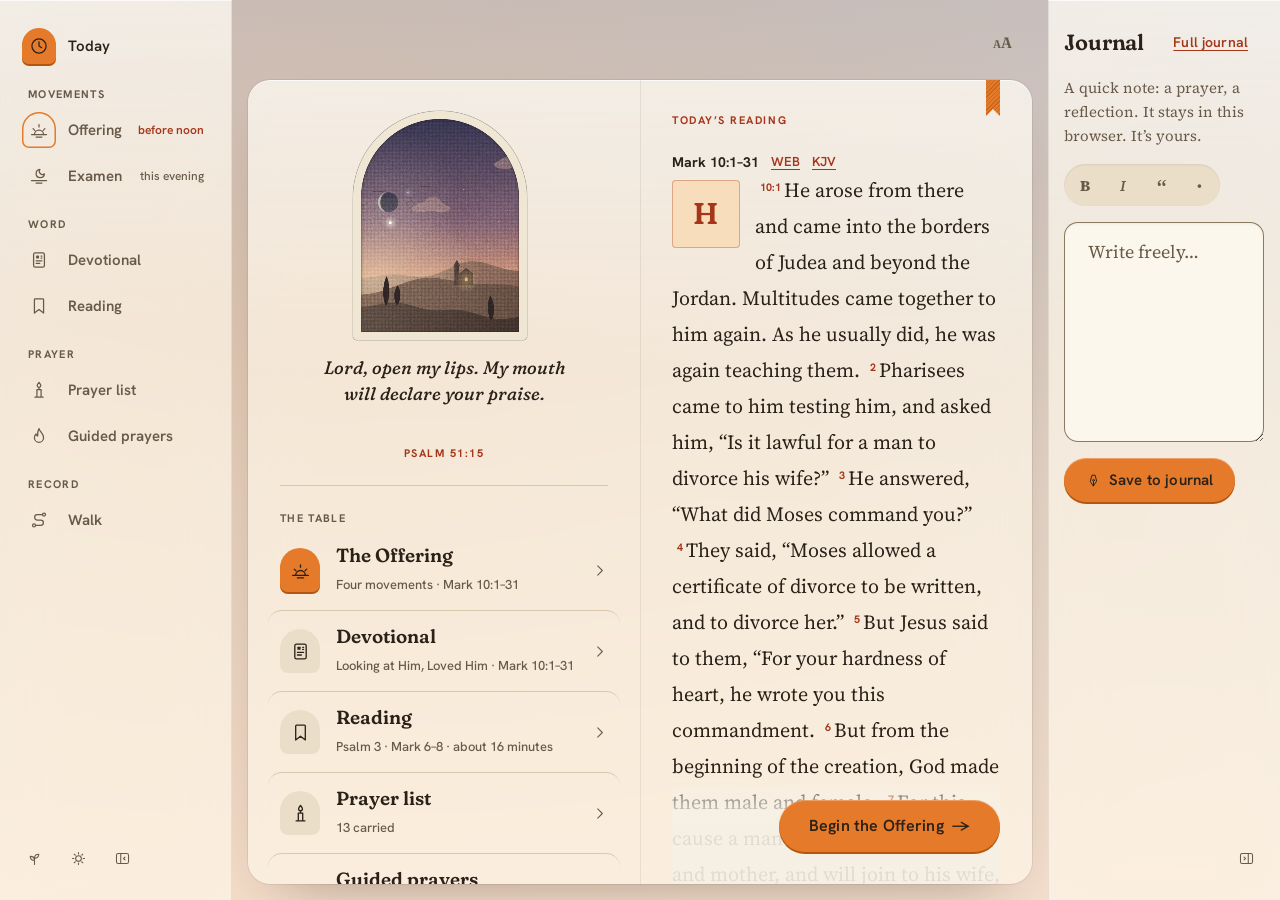
==== index.html @ e1cc9ea6 "MONK v5.9.3: one place for Monk's development; the journal without lines Co-Authored-By: Claude Opus" ====
<!doctype html><html lang="en"><head><meta charset="utf-8"><meta name="viewport" content="width=device-width,initial-scale=1,viewport-fit=cover"><style>:root{color-scheme:light;box-sizing:border-box;padding-top:env(safe-area-inset-top,0px);padding-bottom:env(safe-area-inset-bottom,0px)}body{margin:0;padding:0;font:14px -apple-system,BlinkMacSystemFont,sans-serif;background:#fff;color:#000}[hidden]{display:none!important}</style><meta name="description" content="MONK, a quiet daily practice: the morning Offering, the evening Examen, lectio, a prayer list, guided prayers and a journal, set as one book. Sample content."></head><body>
<meta charset="utf-8">
<title>MONK</title>

<link rel="stylesheet" href="https://fonts.googleapis.com/css2?family=Fraunces:ital,opsz,wght,SOFT@0,9..144,300..700,0..100;1,9..144,300..700,0..100&family=Source+Serif+4:ital,opsz,wght@0,8..60,400..700;1,8..60,400..700&family=Hanken+Grotesk:wght@400..700&family=Playwrite+DE+Grund:wght@100..400&display=swap">
<link rel="stylesheet" href="app/app.css?v=840a48b78d82">
<div class="mk mk-paper" id="app">
  <div class="mk-app" id="stage">
  <div class="mk-shell" id="shell">
    <aside class="mk-rail" id="rail"></aside>
    <main class="mk-main has-spread" id="main">
      <div class="mk-top" id="top"></div>
      <section class="mk-place mk-spread" id="p-today"></section>
      <section class="mk-place mk-spread is-office" id="p-offering" hidden></section>
      <section class="mk-place mk-spread is-office" id="p-examen" hidden></section>
      <section class="mk-place mk-spread" id="p-devotional" hidden></section>
      <section class="mk-place mk-spread mk-rd" id="p-reading" hidden></section>
      <section class="mk-place mk-spread" id="p-prayer" hidden></section>
      <section class="mk-place mk-spread mk-gp" id="p-guided" hidden></section>
      <section class="mk-place mk-spread mk-jplace" id="p-journal" hidden></section>
      <section class="mk-place mk-spread" id="p-walk" hidden></section>
      <!-- Study and Praxis are hidden from the rail, not deleted: both still render here. -->
      <section class="mk-place mk-col" id="p-study" hidden></section>
      <section class="mk-place mk-col" id="p-praxis" hidden></section>
    </main>
    <nav class="mk-tabbar" id="tabbar" aria-label="Monk"></nav>
  </div>
  </div>
  <button class="mk-jscrim mk-scrim" id="jscrim" type="button" aria-label="Close the journal" data-act="journal" tabindex="-1"></button>
  <aside class="mk-drawer mk-jr" id="jdrawer" aria-label="Journal"></aside>
</div>
<template id="tpl-devotional"></template>
<template id="tpl-study-session"></template>
<script src="app/app.js?v=840a48b78d82" charset="utf-8"></script>
</body></html>
---- app/app.css ----
@charset "UTF-8";
:root{ color-scheme:light;
  --ground:#F3EADA;
  --leaf:#FCF7EC;
  --well:#EADEC8;
  --ink:#2A2118;
  --muted:#685A48;
  --rubric:#A6361A;
  --on-rubric:#FCF7EC;
  --rubric-shade:#7C2510;
  --ember:#E57B2A;
  --on-ember:#2A2118;
  --ember-shade:#B4560F;
  --ember-tint:#F8DDBD;
  --light:#F4C95D;
  --kept:#2C5A45;
  --on-kept:#FCF7EC;
  --kept-shade:#1B3F2F;
  --kept-tint:#D5E6DA;
  --rule:#D8C9AD;
  --line:#897B62;
  --focus:#2C5A45;
  --heat-1:#F1D6B4;
  --heat-2:#EBB57E;
  --heat-3:#E38F45;
  --heat-4:#B8560F;
  --sky-dawn:#F6CDA6;
  --sky-day:#F7E9C6;
  --sky-dusk:#E9A27C;
  --sky-night:#2B2536;
  --sky-earth:#2A2118;
  --sky-sun:#E57B2A;
  --sky-moon:#FCF7EC;
  --shadow-leaf:0 1px 0 rgba(42,33,24,0.05), 0 14px 24px -14px rgba(90,55,20,0.30);
  --shadow-inset:inset 0 1px 2px rgba(42,33,24,0.09);
  --shadow-float:0 1px 2px rgba(42,33,24,0.08), 0 8px 24px rgba(42,33,24,0.12); }
@media (prefers-color-scheme:dark){ :root:not([data-theme="light"]){ color-scheme:dark;
  --ground:#1A1612;
  --leaf:#241E18;
  --well:#2F271E;
  --ink:#F0E6D4;
  --muted:#B5A68E;
  --rubric:#F29A78;
  --on-rubric:#1A1612;
  --rubric-shade:#B9654A;
  --ember:#F08C3C;
  --on-ember:#1A1612;
  --ember-shade:#A85A1E;
  --ember-tint:#46301D;
  --light:#FFD98A;
  --kept:#8FC0A4;
  --on-kept:#1A1612;
  --kept-shade:#5E8F74;
  --kept-tint:#1F3329;
  --rule:#3D3429;
  --line:#86785F;
  --focus:#8FC0A4;
  --heat-1:#4A331F;
  --heat-2:#7A4C22;
  --heat-3:#B8682A;
  --heat-4:#F6A057;
  --sky-dawn:#5A3A28;
  --sky-day:#5B4E36;
  --sky-dusk:#6A3523;
  --sky-night:#100D14;
  --sky-earth:#0D0A08;
  --sky-sun:#FFD98A;
  --sky-moon:#F0E6D4;
  --shadow-leaf:0 1px 0 rgba(0,0,0,0.3), 0 16px 26px -14px rgba(0,0,0,0.62);
  --shadow-inset:inset 0 1px 2px rgba(0,0,0,0.38);
  --shadow-float:0 1px 2px rgba(0,0,0,0.35), 0 10px 26px rgba(0,0,0,0.40); } }
:root[data-theme="dark"]{ color-scheme:dark;
  --ground:#1A1612;
  --leaf:#241E18;
  --well:#2F271E;
  --ink:#F0E6D4;
  --muted:#B5A68E;
  --rubric:#F29A78;
  --on-rubric:#1A1612;
  --rubric-shade:#B9654A;
  --ember:#F08C3C;
  --on-ember:#1A1612;
  --ember-shade:#A85A1E;
  --ember-tint:#46301D;
  --light:#FFD98A;
  --kept:#8FC0A4;
  --on-kept:#1A1612;
  --kept-shade:#5E8F74;
  --kept-tint:#1F3329;
  --rule:#3D3429;
  --line:#86785F;
  --focus:#8FC0A4;
  --heat-1:#4A331F;
  --heat-2:#7A4C22;
  --heat-3:#B8682A;
  --heat-4:#F6A057;
  --sky-dawn:#5A3A28;
  --sky-day:#5B4E36;
  --sky-dusk:#6A3523;
  --sky-night:#100D14;
  --sky-earth:#0D0A08;
  --sky-sun:#FFD98A;
  --sky-moon:#F0E6D4;
  --shadow-leaf:0 1px 0 rgba(0,0,0,0.3), 0 16px 26px -14px rgba(0,0,0,0.62);
  --shadow-inset:inset 0 1px 2px rgba(0,0,0,0.38);
  --shadow-float:0 1px 2px rgba(0,0,0,0.35), 0 10px 26px rgba(0,0,0,0.40); }
:root{
  --space-1:4px;
  --space-2:8px;
  --space-3:12px;
  --space-4:16px;
  --space-5:24px;
  --space-6:32px;
  --space-7:48px;
  --space-8:64px;
  --radius-xs:4px;
  --radius-sm:8px;
  --radius-md:14px;
  --radius-lg:22px;
  --radius-xl:32px;
  --radius-pill:999px;
  --measure:640px;
  --page:760px;
  --rail:232px;
  --rail-slim:84px;
  --drawer:400px;
  --control:44px;
  --control-lg:52px;
  --control-sm:36px;
  --seal:96px;
  --bp-tablet:700px;
  --bp-spread:900px;
  --bp-desk:1100px;
  --hairline:1px;
  --focus-width:2px;
  --font-display:"Fraunces", "Source Serif 4", Georgia, serif;
  --font-text:"Source Serif 4", Georgia, serif;
  --font-ui:"Hanken Grotesk", system-ui, sans-serif;
  --font-hand:"Playwrite DE Grund", "Segoe Print", cursive; }
:root{
  --dur-press:90ms; --dur-quick:160ms; --dur-base:340ms; --dur-slow:720ms;
  --ease-out:cubic-bezier(.2,.7,.2,1); --ease-in-out:cubic-bezier(.45,.05,.35,1);
  --spring:cubic-bezier(.3,1.35,.5,1);
  --thick:2px; --seal-hold:900ms;
  --light-x:50%; --light-y:0%; --light-a:14%;
  --read:1;
  --grain:url("data:image/svg+xml,%3Csvg xmlns='http://www.w3.org/2000/svg' width='160' height='160'%3E%3Cfilter id='n'%3E%3CfeTurbulence type='fractalNoise' baseFrequency='0.9' numOctaves='2' stitchTiles='stitch'/%3E%3CfeColorMatrix values='0 0 0 0 0.16 0 0 0 0 0.13 0 0 0 0 0.09 0 0 0 0.55 0'/%3E%3C/filter%3E%3Crect width='100%25' height='100%25' filter='url(%23n)' opacity='0.11'/%3E%3C/svg%3E");
  --grain-light:url("data:image/svg+xml,%3Csvg xmlns='http://www.w3.org/2000/svg' width='160' height='160'%3E%3Cfilter id='n'%3E%3CfeTurbulence type='fractalNoise' baseFrequency='0.9' numOctaves='2' stitchTiles='stitch'/%3E%3CfeColorMatrix values='0 0 0 0 1 0 0 0 0 0.95 0 0 0 0 0.86 0 0 0 0.5 0'/%3E%3C/filter%3E%3Crect width='100%25' height='100%25' filter='url(%23n)' opacity='0.09'/%3E%3C/svg%3E");
}
@supports (transition-timing-function:linear(0,1)){
  :root{--spring:linear(0,.22 6%,.56 14%,.82 23%,.97 33%,1.03 43%,1.04 52%,1.02 66%,1 82%,1)}
}
[data-theme="dark"]{--grain:var(--grain-light)}
@media (prefers-color-scheme:dark){:root:not([data-theme="light"]){--grain:var(--grain-light)}}
[data-theme="light"]{--grain:url("data:image/svg+xml,%3Csvg xmlns='http://www.w3.org/2000/svg' width='160' height='160'%3E%3Cfilter id='n'%3E%3CfeTurbulence type='fractalNoise' baseFrequency='0.9' numOctaves='2' stitchTiles='stitch'/%3E%3CfeColorMatrix values='0 0 0 0 0.16 0 0 0 0 0.13 0 0 0 0 0.09 0 0 0 0.55 0'/%3E%3C/filter%3E%3Crect width='100%25' height='100%25' filter='url(%23n)' opacity='0.11'/%3E%3C/svg%3E")}
.mk{margin:0;background-color:var(--ground);color:var(--ink);font-family:var(--font-text);font-size:18px;line-height:30px;
  -webkit-font-smoothing:antialiased;text-rendering:optimizeLegibility;font-optical-sizing:auto;-webkit-tap-highlight-color:transparent}
.mk-paper{background-color:var(--ground);background-image:
  radial-gradient(120% 90% at var(--light-x) var(--light-y),color-mix(in srgb,var(--light) var(--light-a),transparent) 0%,transparent 62%)}
.mk *,.mk *::before,.mk *::after{box-sizing:border-box}
.mk :focus-visible{outline:var(--focus-width) solid var(--focus);outline-offset:2px}
.mk p{margin:0 0 var(--space-4)}
.mk p:last-child{margin-bottom:0}
.mk-link,.mk-prose a{color:var(--rubric);text-decoration:underline;text-decoration-thickness:1px;text-underline-offset:3px}
.mk-link:hover,.mk-prose a:hover{text-decoration-thickness:2px}
.mk-ic{width:1em;height:1em;stroke:currentColor;fill:none;stroke-width:1.5;stroke-linecap:round;stroke-linejoin:round;flex:none;vertical-align:-.14em}
.mk-ic .f{fill:currentColor;stroke:none}
.mk-stack{display:flex;flex-direction:column;gap:var(--space-4)}
.mk-row{display:flex;flex-wrap:wrap;gap:var(--space-3);align-items:center}
.mk-between{display:flex;align-items:center;justify-content:space-between;gap:var(--space-3);flex-wrap:wrap}
.mk-measure{max-width:var(--measure)}
.mk-leaf{position:relative;background-color:var(--leaf);background-image:var(--grain);border-radius:var(--radius-lg);padding:var(--space-6);
  box-shadow:var(--shadow-leaf),inset 0 0 0 1px color-mix(in srgb,var(--ink) 7%,transparent),inset 0 1px 0 color-mix(in srgb,var(--leaf) 82%,white)}
.mk-leaf.is-flat{box-shadow:inset 0 0 0 1px var(--rule)}
.mk-leaf.is-tight{padding:var(--space-5)}
.mk-rule{border:0;border-top:var(--hairline) solid var(--rule);margin:var(--space-5) 0}
.mk-rule.is-double{height:4px;border-bottom:var(--hairline) solid var(--rule)}
.mk-orn{display:flex;justify-content:center;gap:10px;margin:var(--space-6) 0}
.mk-orn::before,.mk-orn::after,.mk-orn i{content:"";display:block;width:4px;height:4px;border-radius:50%;background:var(--line)}
.mk-orn i{width:6px;height:6px;background:var(--rubric);margin-top:-1px}
.mk-slot{border:1.5px dashed var(--line);border-radius:var(--radius-md);padding:var(--space-3) var(--space-4);color:var(--muted);font-size:15px;line-height:24px;font-style:normal}
.mk-skel{display:flex;flex-direction:column;gap:14px;padding:6px 0}
.mk-skel i{display:block;height:8px;border-radius:var(--radius-pill);background:color-mix(in srgb,var(--ink) 11%,transparent)}
.mk-skel i:nth-child(3n){width:86%}.mk-skel i:nth-child(4n){width:94%}.mk-skel i:last-child{width:52%}
.mk-arch{border-radius:999px 999px var(--radius-sm) var(--radius-sm)}
.mk-ribbon{display:block;width:14px;height:36px;background-color:var(--ember);
  background-image:repeating-linear-gradient(135deg,color-mix(in srgb,var(--ember-shade) 55%,transparent) 0 1px,transparent 1px 3px);
  clip-path:polygon(0 0,100% 0,100% 100%,50% calc(100% - 7px),0 100%)}
.mk-leaf>.mk-ribbon{position:absolute;top:-4px;right:var(--space-6)}
.mk-wordmark{font-family:var(--font-display);font-variation-settings:"SOFT" 100;font-weight:600;font-size:28px;line-height:1;letter-spacing:-.015em;margin:0}
.mk-eyebrow{font:700 11px/16px var(--font-ui);letter-spacing:.14em;text-transform:uppercase;color:var(--rubric);display:flex;align-items:center;gap:var(--space-2);margin:0}
.mk-office{font-family:var(--font-display);font-variation-settings:"SOFT" 100;font-weight:500;font-size:clamp(30px,5.4vw,44px);line-height:1.08;letter-spacing:-.02em;margin:0;text-wrap:balance}
.mk-title{font-family:var(--font-display);font-variation-settings:"SOFT" 100;font-weight:500;font-size:28px;line-height:34px;letter-spacing:-.012em;margin:0;text-wrap:balance}
.mk-heading{font-family:var(--font-display);font-variation-settings:"SOFT" 100;font-weight:600;font-size:22px;line-height:28px;letter-spacing:-.005em;margin:0;text-wrap:balance}
.mk-movement{font-family:var(--font-display);font-variation-settings:"SOFT" 100;font-weight:600;font-size:19px;line-height:26px;margin:0}
.mk-rubric{font-family:var(--font-text);font-style:italic;font-size:15px;line-height:24px;color:var(--rubric);margin:0}
.mk-small{font-size:15px;line-height:24px}
.mk-meta{font:500 13px/20px var(--font-ui);color:var(--muted);font-variant-numeric:tabular-nums}
.mk-label{font:700 11px/16px var(--font-ui);letter-spacing:.12em;text-transform:uppercase;color:var(--muted)}
.mk-hand{font-family:var(--font-hand);font-weight:300;font-size:19px;line-height:32px;color:var(--ink);letter-spacing:.005em}
.mk-hand.is-sm{font-size:16px;line-height:28px}
.mk-btn{--btn-bg:var(--ember);--btn-fg:var(--on-ember);--btn-edge:var(--ember-shade);
  position:relative;display:inline-flex;align-items:center;justify-content:center;gap:var(--space-2);min-height:var(--control);padding:0 22px;border:0;border-radius:var(--radius-pill);
  background-color:var(--btn-bg);background-image:var(--grain);color:var(--btn-fg);font:600 15px/1 var(--font-ui);letter-spacing:.01em;cursor:pointer;text-decoration:none;white-space:nowrap;
  box-shadow:0 var(--thick) 0 var(--btn-edge),inset 0 1px 0 color-mix(in srgb,var(--btn-bg) 72%,white);
  transition:transform var(--dur-base) var(--spring),box-shadow var(--dur-base) var(--spring),background-color var(--dur-quick);user-select:none;-webkit-user-select:none;touch-action:manipulation}
.mk-btn:hover{background-color:color-mix(in srgb,var(--btn-bg) 90%,white)}
.mk-btn:active,.mk-btn.is-pressed{transform:translateY(var(--thick));box-shadow:0 0 0 var(--btn-edge),inset 0 1px 2px color-mix(in srgb,var(--btn-edge) 70%,transparent);
  transition-duration:var(--dur-press);transition-timing-function:var(--ease-out)}
.mk-btn .mk-ar{display:inline-block;transition:transform var(--dur-base) var(--spring)}
.mk-btn:hover .mk-ar{transform:translateX(3px)}
.mk-btn.is-quiet{--btn-bg:var(--leaf);--btn-fg:var(--ink);--btn-edge:var(--line);box-shadow:0 var(--thick) 0 var(--btn-edge),inset 0 0 0 1px var(--line)}
.mk-btn.is-quiet:hover{background-color:color-mix(in srgb,var(--leaf) 80%,var(--well))}
.mk-btn.is-quiet:active{box-shadow:0 0 0 var(--btn-edge),inset 0 0 0 1px var(--line)}
.mk-btn.is-text{background:none;box-shadow:none;color:var(--rubric);padding:0 var(--space-2);text-decoration:underline;text-underline-offset:3px;text-decoration-thickness:1px}
.mk-btn.is-text:hover{text-decoration-thickness:2px}
.mk-btn.is-text:active{transform:none;opacity:.7}
.mk-btn.is-sm{min-height:var(--control-sm);padding:0 16px;font-size:14px}
.mk-btn.is-lg{min-height:var(--control-lg);padding:0 30px;font-size:16px}
.mk-btn.is-block{display:flex;width:100%}
.mk-btn.is-kept{--btn-bg:var(--kept);--btn-fg:var(--on-kept);box-shadow:inset 0 1px 2px color-mix(in srgb,var(--kept-shade) 80%,transparent);transform:translateY(var(--thick));cursor:default}
.mk-btn[disabled]{opacity:.45;cursor:not-allowed;box-shadow:inset 0 0 0 1px var(--line);background:none;color:var(--ink);transform:none}
.mk-iconbtn{display:inline-grid;place-items:center;flex:none;width:var(--control);height:var(--control);border:0;border-radius:50%;background-color:var(--leaf);background-image:var(--grain);color:var(--ink);font-size:20px;cursor:pointer;
  box-shadow:0 var(--thick) 0 var(--line),inset 0 0 0 1px var(--line);transition:transform var(--dur-base) var(--spring),box-shadow var(--dur-base) var(--spring)}
.mk-iconbtn:active,.mk-iconbtn.is-pressed{transform:translateY(var(--thick));box-shadow:0 0 0 var(--line),inset 0 0 0 1px var(--line);transition-duration:var(--dur-press)}
.mk-iconbtn.is-sm{width:var(--control-sm);height:var(--control-sm);font-size:17px}
.mk-iconbtn.is-bare{background:none;box-shadow:none;color:var(--muted)}
.mk-iconbtn.is-bare:hover{background:var(--well);color:var(--ink)}
.mk-iconbtn.is-bare:active{transform:scale(.92)}
.mk-check{--ck:var(--ember);--ck-edge:var(--ember-shade);--ck-fg:var(--on-ember);flex:none;display:grid;place-items:center;width:var(--control);height:var(--control);margin:-7px;padding:0;border:0;background:none;cursor:pointer;border-radius:50%;touch-action:manipulation}
.mk-check-d{position:relative;display:grid;place-items:center;width:30px;height:30px;border-radius:50%;background:var(--leaf);color:var(--ck-fg);
  box-shadow:inset 0 0 0 1.5px var(--line),0 var(--thick) 0 var(--line);transition:transform var(--dur-base) var(--spring),box-shadow var(--dur-base) var(--spring)}
.mk-check-d::before{content:"";position:absolute;inset:0;border-radius:inherit;background-color:var(--ck);background-image:var(--grain);clip-path:circle(0% at 50% 62%);transition:clip-path var(--dur-base) var(--ease-out)}
.mk-check-d::after{content:"";position:absolute;inset:0;border-radius:inherit;pointer-events:none}
.mk-check-d svg{position:relative;width:16px;height:16px;fill:none;stroke:currentColor;stroke-width:2.2;stroke-linecap:round;stroke-linejoin:round;stroke-dasharray:22;stroke-dashoffset:22;transition:stroke-dashoffset 260ms var(--ease-out)}
.mk-check:active .mk-check-d{transform:translateY(var(--thick));box-shadow:inset 0 0 0 1.5px var(--line),0 0 0 var(--line);transition-duration:var(--dur-press)}
.mk-check[aria-pressed="true"] .mk-check-d{box-shadow:inset 0 0 0 0 var(--line),0 var(--thick) 0 var(--ck-edge)}
.mk-check[aria-pressed="true"] .mk-check-d::before{clip-path:circle(80% at 50% 62%)}
.mk-check[aria-pressed="true"] .mk-check-d svg{stroke-dashoffset:0;transition-delay:90ms}
.mk-check.is-just .mk-check-d::after{animation:mk-lit 800ms var(--ease-out)}
.mk-check.is-tile{--ck:var(--kept);--ck-edge:var(--kept-shade);--ck-fg:var(--on-kept);border-radius:var(--radius-sm)}
.mk-check.is-tile .mk-check-d{width:28px;height:28px;border-radius:var(--radius-sm)}
.mk-check.is-tile .mk-check-d::before{clip-path:inset(100% 0 0 0)}
.mk-check.is-tile[aria-pressed="true"] .mk-check-d::before{clip-path:inset(0)}
@keyframes mk-lit{from{box-shadow:0 0 0 0 color-mix(in srgb,var(--light) 80%,transparent)}to{box-shadow:0 0 0 14px color-mix(in srgb,var(--light) 0%,transparent)}}
.mk-seg{position:relative;display:inline-flex;width:fit-content;max-width:100%;padding:3px 3px 5px;border-radius:var(--radius-pill);background:var(--well);box-shadow:var(--shadow-inset);overflow-x:auto;scrollbar-width:none}
.mk-seg::-webkit-scrollbar{display:none}
.mk-seg-thumb{position:absolute;top:3px;left:0;height:calc(100% - 8px - var(--thick));width:0;border-radius:var(--radius-pill);background-color:var(--leaf);background-image:var(--grain);
  box-shadow:0 var(--thick) 0 var(--line),inset 0 0 0 1px color-mix(in srgb,var(--ink) 9%,transparent);transition:transform var(--dur-base) var(--spring),width var(--dur-base) var(--spring);pointer-events:none}
.mk-seg button{position:relative;z-index:1;min-height:36px;padding:0 16px;border:0;background:none;border-radius:var(--radius-pill);font:600 14px/1 var(--font-ui);color:var(--muted);cursor:pointer;white-space:nowrap;transition:color var(--dur-quick)}
.mk-seg button:hover{color:var(--ink)}
.mk-seg button[aria-pressed="true"],.mk-seg button[aria-selected="true"]{color:var(--ink)}
.mk-seg:not(.is-ready) button[aria-pressed="true"],.mk-seg:not(.is-ready) button[aria-selected="true"]{background-color:var(--leaf);box-shadow:0 var(--thick) 0 var(--line),inset 0 0 0 1px color-mix(in srgb,var(--ink) 9%,transparent)}
.mk-tag{display:inline-flex;align-items:center;gap:5px;padding:3px 9px;border-radius:var(--radius-sm);background:var(--well);color:var(--ink);font:600 12px/16px var(--font-ui);font-variant-numeric:tabular-nums;white-space:nowrap}
.mk-tag.is-kept{background:var(--kept-tint);color:var(--kept)}
.mk-tag.is-now{background:var(--ember-tint);color:var(--ink)}
.mk-tag.is-outline{background:none;color:var(--muted);box-shadow:inset 0 0 0 1px var(--line)}
.mk-tag.is-failed{background:none;color:var(--ink);box-shadow:inset 0 0 0 1.5px var(--ink)}
.mk-flame{display:inline-block;width:.75em;height:1em;overflow:visible;vertical-align:-.12em;flex:none;filter:drop-shadow(0 0 .35em color-mix(in srgb,var(--light) 55%,transparent))}
.mk-flame path{transform-box:fill-box;transform-origin:50% 100%}
.mk-flame .fo{fill:var(--ember);animation:mk-flick-a 2.3s var(--ease-in-out) infinite alternate}
.mk-flame .fi{fill:var(--light);animation:mk-flick-b 1.7s var(--ease-in-out) infinite alternate}
.mk-flame .fw{fill:none;stroke:var(--muted);stroke-width:1.4;stroke-linecap:round;stroke-dasharray:14;stroke-dashoffset:14;opacity:0}
.mk-flame.is-out{filter:none}
.mk-flame.is-out .fo,.mk-flame.is-out .fi{animation:none;transform:scale(.2);opacity:0;transition:transform var(--dur-base) var(--ease-out),opacity var(--dur-base)}
.mk-flame.is-out .fw{animation:mk-wisp 1.8s var(--ease-out) forwards}
@keyframes mk-flick-a{0%{transform:scaleY(1) skewX(0)}30%{transform:scaleY(1.05) skewX(-2.5deg)}62%{transform:scaleY(.96) skewX(2deg)}100%{transform:scaleY(1.03) skewX(-1deg)}}
@keyframes mk-flick-b{0%{transform:scale(1,1)}40%{transform:scale(.92,1.1)}75%{transform:scale(1.06,.94)}100%{transform:scale(.97,1.05)}}
@keyframes mk-wisp{0%{opacity:.7;stroke-dashoffset:14}60%{opacity:.5;stroke-dashoffset:0}100%{opacity:0;stroke-dashoffset:-14}}
.mk-hour{display:flex;align-items:flex-end;gap:var(--space-5)}
.mk-window{flex:none;display:block;width:104px;height:auto;overflow:visible}
.mk-window .sk{transition:opacity 1.2s linear}
.mk-window .sk-day{fill:var(--sky-day)}.mk-window .sk-night{fill:var(--sky-night)}
.mk-window .g-dawn{stop-color:var(--sky-dawn)}.mk-window .g-dusk{stop-color:var(--sky-dusk)}
.mk-window .earth{fill:var(--sky-earth)}
.mk-window .sun{fill:var(--sky-sun)}.mk-window .moon{fill:var(--sky-moon)}.mk-window .star{fill:var(--sky-moon)}
.mk-window .orb{transition:transform 1.2s var(--ease-out),opacity 1.2s linear}
.mk-window .frame{fill:none;stroke:color-mix(in srgb,var(--ink) 16%,transparent);stroke-width:1.5}
.mk-window .arc{fill:none;stroke:color-mix(in srgb,var(--sky-moon) 38%,transparent);stroke-width:1;stroke-dasharray:1.5 5;stroke-linecap:round}
.mk-hour-b{min-width:0;padding-bottom:2px}
.mk-hour-n{font-family:var(--font-display);font-variation-settings:"SOFT" 100;font-weight:500;font-size:36px;line-height:40px;letter-spacing:-.02em;margin:2px 0 4px}
.mk-hour.is-lg .mk-window{width:148px}
.mk-hour.is-lg .mk-hour-n{font-size:48px;line-height:50px}
.mk-breath{position:relative;width:132px;height:132px;border-radius:50%;display:grid;place-items:center}
.mk-breath::before{content:"";position:absolute;inset:0;border-radius:50%;box-shadow:inset 0 0 0 1.5px var(--line)}
.mk-breath i{display:block;width:100%;height:100%;border-radius:50%;background:radial-gradient(circle,color-mix(in srgb,var(--light) 70%,transparent) 0,color-mix(in srgb,var(--ember) 30%,transparent) 68%,color-mix(in srgb,var(--ember) 16%,transparent) 100%);animation:mk-breath 10s var(--ease-in-out) infinite}
@keyframes mk-breath{0%,100%{transform:scale(.4)}40%{transform:scale(1)}}
.mk-seal{display:flex;flex-direction:column;align-items:center;gap:var(--space-4);text-align:center;padding:var(--space-5) var(--space-4)}
.mk-seal-btn{position:relative;width:var(--seal);height:var(--seal);border:0;padding:0;margin:10px;background:none;border-radius:50%;cursor:pointer;touch-action:none;user-select:none;-webkit-user-select:none}
.mk-seal-ring{position:absolute;inset:-10px;width:calc(100% + 20px);height:calc(100% + 20px);transform:rotate(-90deg);fill:none;stroke:var(--ink);stroke-width:2.5;stroke-linecap:round;stroke-dasharray:296;stroke-dashoffset:296;transition:stroke-dashoffset 220ms var(--ease-out)}
.mk-seal-wax{position:absolute;inset:0;display:grid;place-items:center;border-radius:50%;font-size:38px;color:var(--on-ember);
  background:radial-gradient(circle at 34% 28%,color-mix(in srgb,var(--ember) 70%,white) 0,var(--ember) 44%,var(--ember-shade) 130%);
  box-shadow:0 3px 0 var(--ember-shade),inset 0 0 0 7px color-mix(in srgb,var(--ember-shade) 20%,transparent);
  transition:transform var(--dur-base) var(--spring),box-shadow var(--dur-base) var(--spring)}
.mk-seal.is-holding .mk-seal-ring{stroke-dashoffset:0;transition:stroke-dashoffset var(--seal-hold) linear}
.mk-seal.is-holding .mk-seal-wax{transform:translateY(2px) scale(.93);box-shadow:0 1px 0 var(--ember-shade),inset 0 0 0 7px color-mix(in srgb,var(--ember-shade) 34%,transparent);transition:transform var(--seal-hold) var(--ease-out),box-shadow var(--seal-hold)}
.mk-seal.is-sealed .mk-seal-btn{cursor:default}
.mk-seal.is-sealed .mk-seal-ring{opacity:0}
.mk-seal.is-sealed .mk-seal-wax{color:var(--on-rubric);border-radius:47% 53% 52% 48%/51% 46% 54% 49%;transform:rotate(-8deg);
  background:radial-gradient(circle at 34% 28%,color-mix(in srgb,var(--rubric) 76%,white) 0,var(--rubric) 48%,var(--rubric-shade) 130%);
  box-shadow:0 2px 0 var(--rubric-shade),inset 0 0 0 7px color-mix(in srgb,var(--rubric-shade) 46%,transparent),inset 0 2px 3px color-mix(in srgb,white 22%,transparent);
  animation:mk-stamp var(--dur-slow) var(--spring)}
.mk-seal.is-sealed .mk-seal-btn::after{content:"";position:absolute;inset:0;border-radius:50%;animation:mk-lit 900ms var(--ease-out) 140ms both}
.mk-seal-label{font:600 15px/20px var(--font-ui);color:var(--ink);display:flex;align-items:center;gap:6px}
.mk-seal.is-sealed .mk-seal-label b{color:var(--kept);font-weight:700}
@keyframes mk-stamp{0%{transform:rotate(-8deg) scale(1.3);opacity:.45}55%{opacity:1}100%{transform:rotate(-8deg) scale(1)}}
.mk-app{container-type:inline-size;container-name:mk;height:100%;min-height:100%}
.mk-shell{display:grid;grid-template-columns:minmax(0,1fr);grid-template-rows:minmax(0,1fr) auto;height:100%;min-height:inherit}
.mk-rail{display:none;flex-direction:column;gap:var(--space-5);padding:var(--space-5) var(--space-3);min-height:0;overflow-y:auto}
.mk-main{min-width:0;min-height:0;overflow-y:auto;padding:var(--space-4) var(--space-4) var(--space-8)}
.mk-col{max-width:var(--page);margin:0 auto}
.mk-main.is-focus{display:flex;flex-direction:column;padding-bottom:var(--space-4)}
.mk-main.is-focus>.mk-foot.is-sticky{margin-top:auto}
.mk-nav{display:flex;flex-direction:column;gap:2px}
.mk-nav-k{font:700 11px/16px var(--font-ui);letter-spacing:.12em;text-transform:uppercase;color:var(--muted);padding:0 var(--space-3);margin:var(--space-4) 0 var(--space-1)}
.mk-nav-k:first-child{margin-top:0}
.mk-nav-i{display:flex;align-items:center;gap:var(--space-3);min-height:var(--control);padding:3px var(--space-3) 3px 6px;border:0;border-radius:var(--radius-md);background:none;color:var(--muted);font:600 15px/1 var(--font-ui);text-decoration:none;cursor:pointer;text-align:left;width:100%;transition:color var(--dur-quick),background-color var(--dur-quick)}
.mk-nav-i:hover{color:var(--ink);background:color-mix(in srgb,var(--well) 60%,transparent)}
.mk-nav-a{flex:none;display:grid;place-items:center;width:34px;height:36px;border-radius:17px 17px 7px 7px;font-size:20px;transition:background-color var(--dur-base),color var(--dur-quick),box-shadow var(--dur-base),transform var(--dur-base) var(--spring)}
.mk-nav-i:active .mk-nav-a{transform:translateY(1px) scale(.95)}
.mk-nav-i[aria-current="page"]{color:var(--ink)}
.mk-nav-i[aria-current="page"] .mk-nav-a{background-color:var(--ember);background-image:var(--grain);color:var(--on-ember);box-shadow:0 var(--thick) 0 var(--ember-shade)}
.mk-nav-s{margin-left:auto;font:500 12px/1 var(--font-ui);color:var(--muted);font-variant-numeric:tabular-nums;display:flex;align-items:center;gap:4px}
.mk-nav-s.is-kept{color:var(--kept)}
.mk-nav.is-groups{display:none}
.mk-rail-foot{margin-top:auto;display:flex;flex-direction:column;gap:var(--space-2)}
.mk-tabbar{display:grid;grid-auto-flow:column;grid-auto-columns:1fr;background-color:var(--tab-tint,var(--leaf));background-image:var(--grain);box-shadow:0 -1px 0 var(--rule);padding:6px 6px calc(6px + env(safe-area-inset-bottom,0px))}
.mk-tabbar button{display:flex;flex-direction:column;align-items:center;justify-content:center;gap:3px;min-height:54px;border:0;background:none;font:600 11px/14px var(--font-ui);color:var(--muted);cursor:pointer}
.mk-tabbar .mk-nav-a{width:44px;height:32px;border-radius:16px 16px 7px 7px;font-size:21px}
.mk-tabbar button:active .mk-nav-a{transform:translateY(1px) scale(.95)}
.mk-tabbar button[aria-current="page"]{color:var(--ink)}
.mk-tabbar button[aria-current="page"] .mk-nav-a{background-color:var(--ember);background-image:var(--grain);color:var(--on-ember);box-shadow:0 var(--thick) 0 var(--ember-shade)}
.mk-top{display:flex;align-items:center;justify-content:space-between;gap:var(--space-3);min-height:52px;margin-bottom:var(--space-4)}
.mk-top-c{display:flex;align-items:center;gap:var(--space-2);min-width:0}
.mk-aa{font:600 15px/1 var(--font-display);letter-spacing:-.02em}
.mk-aa small{font-size:11px}
@container mk (min-width:700px){
  .mk-shell{grid-template-columns:var(--rail-slim) minmax(0,1fr);grid-template-rows:minmax(0,1fr)}
  .mk-shell>.mk-tabbar{display:none}
  .mk-rail{display:flex;align-items:center;box-shadow:1px 0 0 var(--rule)}
  .mk-rail .mk-wordmark{font-size:19px}
  .mk-rail .mk-rail-date{display:none}
  .mk-nav.is-places{display:none}
  .mk-nav.is-groups{display:flex;gap:var(--space-2);width:100%}
  .mk-nav.is-groups .mk-nav-i{flex-direction:column;gap:4px;padding:6px 0;font-size:11px;line-height:14px;justify-content:center;text-align:center}
  .mk-nav.is-groups .mk-nav-a{width:48px;height:40px;border-radius:24px 24px 8px 8px;font-size:23px}
  .mk-rail-foot{align-items:center}
  .mk-main{padding:var(--space-5) var(--space-6) var(--space-7)}
}
.mk-foot .mk-btn{max-width:100%;min-width:0}
@media (max-width:380px){.mk-foot{flex-wrap:wrap;row-gap:10px}.mk-foot>.mk-meta{flex-basis:100%}.mk-btn.is-lg{white-space:normal;text-align:center;height:auto;min-height:48px;line-height:1.25;padding-top:10px;padding-bottom:10px}}
@media (max-height:520px){
  .mk-rail{padding-top:8px;padding-bottom:8px;gap:6px}
  .mk-rail .mk-wordmark{font-size:16px}
  .mk-nav.is-groups{gap:0}
  .mk-nav.is-groups .mk-nav-i{padding:2px 0;gap:2px}
  .mk-nav.is-groups .mk-nav-a{height:32px;font-size:20px}
}
@container mk (min-width:1100px){
  .mk-shell{grid-template-columns:var(--rail) minmax(0,1fr)}
  .mk-rail{align-items:stretch;padding:var(--space-5) var(--space-4)}
  .mk-rail .mk-wordmark{font-size:28px}
  .mk-rail .mk-rail-date{display:block;font:500 13px/20px var(--font-ui);color:var(--muted);margin-top:var(--space-1)}
  .mk-nav.is-places{display:flex}
  .mk-nav.is-groups{display:none}
  .mk-rail-foot{flex-direction:row;align-items:center}
}
.mk-spread{display:grid;grid-template-columns:minmax(0,1fr);gap:var(--space-5)}
.mk-verso,.mk-recto{min-width:0}
@container mk (min-width:900px){
  .mk-main.has-spread{padding:var(--space-4);display:flex;flex-direction:column;overflow:hidden}
  .mk-main.has-spread>.mk-top{padding:0 var(--space-3);margin-bottom:var(--space-3);flex:none}
  .mk-spread{flex:1;min-height:0;grid-template-columns:minmax(0,1fr) minmax(0,1fr);gap:0;background-color:var(--leaf-tint,var(--leaf));background-image:var(--grain);border-radius:var(--radius-lg);
    box-shadow:var(--shadow-leaf),inset 0 0 0 1px color-mix(in srgb,var(--ink) 7%,transparent);overflow:hidden}
  .mk-verso,.mk-recto{padding:var(--space-6) var(--space-6) var(--space-6);overflow-y:auto;min-height:0;display:flex;flex-direction:column}
  .mk-verso{box-shadow:inset -18px 0 22px -20px color-mix(in srgb,var(--ink) 30%,transparent)}
  .mk-recto{box-shadow:inset 18px 0 22px -20px color-mix(in srgb,var(--ink) 30%,transparent),inset 1px 0 0 var(--rule)}
  .mk-spread .mk-leaf{box-shadow:none;background:none;padding:0;border-radius:0}
  .mk-spread .mk-scripture{box-shadow:none;background:none;padding:0;max-width:none}
  .mk-verso>*,.mk-recto>*{flex-shrink:0}
  .mk-spread .mk-foot{margin-top:auto;position:sticky;bottom:calc(-1 * var(--space-6));z-index:2;margin-bottom:calc(-1 * var(--space-6));padding:var(--space-6) 0 var(--space-6);
    background-color:var(--leaf);background-image:var(--grain);-webkit-mask-image:linear-gradient(to bottom,transparent 0,#000 26px);mask-image:linear-gradient(to bottom,transparent 0,#000 26px);border-top:0}
}
.mk-head{display:flex;flex-direction:column;gap:var(--space-2);margin:0 0 var(--space-5)}
.mk-pips{display:flex;gap:7px;align-items:center}
.mk-pip{width:8px;height:8px;border-radius:50%;background:none;box-shadow:inset 0 0 0 1.5px var(--line);transition:background-color var(--dur-base),box-shadow var(--dur-base),transform var(--dur-base) var(--spring)}
.mk-pip.is-done{background:var(--ink);box-shadow:none}
.mk-pip.is-now{background:var(--ember);box-shadow:0 0 0 3px color-mix(in srgb,var(--light) 45%,transparent);transform:scale(1.2)}
.mk-ordo{list-style:none;margin:0;padding:0;display:flex;flex-direction:column}
.mk-ordo li{display:flex;align-items:center;gap:var(--space-3);min-height:var(--control);color:var(--muted);font-family:var(--font-display);font-variation-settings:"SOFT" 100;font-size:18px;line-height:24px;border-top:var(--hairline) solid var(--rule)}
.mk-ordo li:first-child{border-top:0}
.mk-ordo-d{flex:none;display:grid;place-items:center;width:26px;height:26px;border-radius:50%;box-shadow:inset 0 0 0 1.5px var(--line);font:700 12px/1 var(--font-ui);color:var(--muted)}
.mk-ordo-d svg{width:13px;height:13px;fill:none;stroke:currentColor;stroke-width:2.4;stroke-linecap:round;stroke-linejoin:round}
.mk-ordo li.is-done .mk-ordo-d{background:var(--kept);color:var(--on-kept);box-shadow:none}
.mk-ordo li.is-now{color:var(--ink);font-weight:600}
.mk-ordo li.is-now .mk-ordo-d{background-color:var(--ember);background-image:var(--grain);color:var(--on-ember);box-shadow:0 var(--thick) 0 var(--ember-shade)}
.mk-flow-count{display:flex;align-items:center;gap:var(--space-3);margin-bottom:var(--space-3)}
.mk-step{display:flex;flex-direction:column;gap:var(--space-4);animation:mk-rise var(--dur-base) var(--ease-out)}
.mk-step[hidden]{display:none}
.mk-step-t{display:flex;align-items:center;gap:var(--space-3)}
.mk-step-t .mk-title{flex:1}
.mk-foot{display:flex;gap:var(--space-3);align-items:center;justify-content:space-between;margin-top:var(--space-5)}
.mk-foot.is-sticky{position:sticky;bottom:0;margin:var(--space-5) calc(-1 * var(--space-4)) calc(-1 * var(--space-4));padding:var(--space-3) var(--space-4);background:color-mix(in srgb,var(--ground) 88%,transparent);backdrop-filter:blur(8px);-webkit-backdrop-filter:blur(8px);box-shadow:0 -1px 0 var(--rule)}
@keyframes mk-rise{from{opacity:0;transform:translateY(8px)}to{opacity:1;transform:none}}
.mk-liturgy{font-family:var(--font-display);font-variation-settings:"SOFT" 100;font-weight:450;font-size:21px;line-height:34px;margin:0}
.mk-liturgy span{display:block;width:fit-content;max-width:100%}
.mk-liturgy span.is-today{font-weight:600;background:linear-gradient(transparent 14%,var(--ember-tint) 14%,var(--ember-tint) 90%,transparent 90%);
  box-shadow:-7px 0 0 var(--ember-tint),7px 0 0 var(--ember-tint);-webkit-box-decoration-break:clone;box-decoration-break:clone}
.mk-watches{display:flex;flex-direction:column;margin:0;padding:0}
.mk-watch{display:grid;grid-template-columns:minmax(0,180px) minmax(0,1fr);gap:var(--space-1) var(--space-5);padding:var(--space-3) 0;border-top:var(--hairline) solid var(--rule)}
.mk-watch:first-child{border-top:0}
.mk-watch-n{font:700 11px/20px var(--font-ui);letter-spacing:.1em;text-transform:uppercase;color:var(--rubric);padding-top:4px}
.mk-watch-q{font-size:17px;line-height:28px;margin:0}
.mk-watches.is-stacked .mk-watch{grid-template-columns:1fr}
@container mk (max-width:560px){.mk-watch{grid-template-columns:1fr}}
@media (max-width:560px){.mk-watch{grid-template-columns:1fr}}
.mk-ref{font:600 13px/20px var(--font-ui);color:var(--muted);display:flex;flex-wrap:wrap;gap:6px 12px;align-items:center;margin:0 0 var(--space-3)}
.mk-ref b{color:var(--ink);font-weight:700;font-size:14px}
.mk-scripture{position:relative;background-color:var(--leaf);background-image:var(--grain);border-radius:var(--radius-xs);padding:var(--space-6) var(--space-6) var(--space-5);max-width:var(--measure);
  box-shadow:var(--shadow-leaf),inset 0 0 0 1px color-mix(in srgb,var(--ink) 6%,transparent);
  font-size:calc(20px * var(--read));line-height:calc(36px * var(--read));font-variant-numeric:oldstyle-nums;hanging-punctuation:first;text-wrap:pretty}
.mk-scripture.is-inset{background:var(--well);box-shadow:var(--shadow-inset);border-radius:var(--radius-md);font-size:calc(19px * var(--read));line-height:calc(34px * var(--read));padding:var(--space-5)}
.mk-scripture p{margin:0}
.mk-vn{font:700 .54em/1 var(--font-ui);color:var(--rubric);vertical-align:.55em;margin:0 3px 0 5px;font-variant-numeric:tabular-nums lining-nums}
.mk-initial{float:left;display:grid;place-items:center;width:2.25em;height:2.25em;margin:.28em .5em .1em 0;border-radius:var(--radius-xs);background-color:var(--ember-tint);background-image:var(--grain);
  box-shadow:inset 0 0 0 1px color-mix(in srgb,var(--rubric) 34%,transparent);font-family:var(--font-display);font-variation-settings:"SOFT" 100;font-weight:600;font-size:1.5em;line-height:1;color:var(--rubric)}
.mk-attr{font:400 12px/18px var(--font-ui);color:var(--muted);margin-top:var(--space-4);padding-top:var(--space-3);border-top:var(--hairline) solid var(--rule);clear:both;font-variant-numeric:lining-nums}
.mk-voice{max-width:var(--measure);margin:var(--space-6) 0 0}
.mk-voice:first-child{margin-top:0}
.mk-voice-n{font:700 11px/16px var(--font-ui);letter-spacing:.14em;text-transform:uppercase;color:var(--rubric);margin:0}
.mk-src{font:400 13px/20px var(--font-ui);color:var(--muted);margin:var(--space-1) 0 var(--space-3)}
.mk-quote{font-family:var(--font-display);font-variation-settings:"SOFT" 100;font-style:italic;font-weight:450;font-size:24px;line-height:34px;margin:var(--space-6) 0;padding:0 0 0 40px;position:relative;max-width:var(--measure)}
.mk-quote::before{content:"\201C";position:absolute;left:0;top:14px;font-size:68px;line-height:.6;font-style:normal;font-weight:600;color:var(--rubric)}
.mk-quote cite{display:block;font:500 13px/20px var(--font-ui);font-style:normal;color:var(--muted);margin-top:var(--space-2)}
.mk-well{background:var(--well);border-radius:var(--radius-md);padding:var(--space-5);max-width:var(--measure);box-shadow:var(--shadow-inset)}
.mk-well-k{font:700 11px/16px var(--font-ui);letter-spacing:.14em;text-transform:uppercase;color:var(--rubric);margin:0 0 var(--space-2);display:flex;gap:var(--space-2);align-items:center}
.mk-well.is-prayer{font-style:italic}
.mk-well cite{display:block;font:500 13px/20px var(--font-ui);font-style:normal;color:var(--muted);margin-top:var(--space-3)}
.mk-well ol,.mk-well ul{margin:0;padding-left:22px}
.mk-well li{margin:0 0 var(--space-2)}
.mk-terrain{margin:0;padding-left:18px;font:400 14px/22px var(--font-ui);color:var(--muted)}
.mk-group{font:700 11px/16px var(--font-ui);letter-spacing:.14em;text-transform:uppercase;color:var(--rubric);display:flex;align-items:center;gap:var(--space-3);margin:var(--space-5) 0 var(--space-1)}
.mk-group::after{content:"";flex:1;height:1px;background:var(--rule)}
.mk-group:first-child{margin-top:0}
.mk-prayer{display:flex;gap:var(--space-4);align-items:flex-start;padding:var(--space-4) 0;border-top:var(--hairline) solid var(--rule)}
.mk-group+.mk-prayer{border-top:0}
.mk-prayer-b{flex:1;min-width:0}
.mk-prayer-b .mk-hand{overflow-wrap:anywhere;transition:color var(--dur-base)}
.mk-prayer-for{font:500 13px/20px var(--font-ui);color:var(--muted)}
.mk-prayer-held{font:600 13px/20px var(--font-ui);color:var(--kept);display:none;align-items:center;gap:5px;margin-top:2px}
.mk-prayer.is-held .mk-prayer-held{display:flex;animation:mk-rise var(--dur-base) var(--ease-out)}
.mk-prayer-opts{display:none;gap:var(--space-2);flex-wrap:wrap;margin-top:var(--space-3)}
.mk-prayer.is-open .mk-prayer-opts{display:flex;animation:mk-rise var(--dur-base) var(--ease-out)}
.mk-field{display:flex;flex-direction:column;gap:var(--space-2)}
.mk-field label{font:600 14px/20px var(--font-ui);color:var(--ink)}
.mk-hint{font:400 13px/20px var(--font-ui);color:var(--muted)}
.mk-input{width:100%;min-height:48px;padding:11px 16px;border:0;border-radius:var(--radius-md);background-color:var(--leaf);color:var(--ink);font-family:var(--font-text);font-size:18px;line-height:26px;
  box-shadow:inset 0 0 0 1px var(--line),inset 0 2px 3px color-mix(in srgb,var(--ink) 6%,transparent);transition:box-shadow var(--dur-quick)}
.mk-input::placeholder{color:var(--muted);opacity:1}
.mk-input:focus{outline:0;box-shadow:inset 0 0 0 2px var(--focus),0 0 0 4px color-mix(in srgb,var(--focus) 22%,transparent)}
textarea.mk-input{display:block;min-height:180px;max-width:560px;resize:vertical;padding:var(--space-4) var(--space-5);line-height:30px;overflow-wrap:break-word;background-image:none}
.mk-addrow{display:flex;gap:var(--space-2);align-items:stretch}
.mk-addrow .mk-input{flex:1;min-width:0;border-radius:var(--radius-pill);padding-left:20px}
.mk-msg{font:600 13px/20px var(--font-ui);color:var(--ink);display:flex;gap:6px;align-items:flex-start}
.mk-brief{font:500 14px/22px var(--font-ui);color:var(--muted);display:flex;flex-wrap:wrap;gap:2px 10px;margin:0;font-variant-numeric:tabular-nums}
.mk-brief b{color:var(--ink);font-weight:700}
.mk-chapter{border-top:var(--hairline) solid var(--rule)}
.mk-chapter:first-of-type{border-top:0}
.mk-chapter-h{display:flex;align-items:center;gap:var(--space-4);padding:var(--space-3) 0;min-height:56px}
.mk-chapter-n{flex:1;min-width:0;display:flex;align-items:center;gap:var(--space-2);background:none;border:0;padding:0;text-align:left;cursor:pointer;color:var(--ink);
  font-family:var(--font-display);font-variation-settings:"SOFT" 100;font-weight:500;font-size:19px;line-height:26px}
.mk-chapter-n span{background:linear-gradient(currentColor,currentColor) no-repeat 0 56%/0 1px;transition:background-size var(--dur-base) var(--ease-out),color var(--dur-base)}
.mk-chapter-n .mk-ic{font-size:15px;color:var(--muted);transition:transform var(--dur-base) var(--spring)}
.mk-chapter.is-open .mk-chapter-n .mk-ic{transform:rotate(90deg)}
.mk-chapter.is-read .mk-chapter-n span{color:var(--muted);background-size:100% 1px}
.mk-chapter.is-now .mk-chapter-n{font-weight:600}
.mk-chapter-t{display:grid;grid-template-rows:0fr;transition:grid-template-rows var(--dur-base) var(--ease-out)}
.mk-chapter-t>div{overflow:hidden;min-height:0}
.mk-chapter.is-open .mk-chapter-t{grid-template-rows:1fr}
.mk-chapter.is-open .mk-chapter-t>div{padding-bottom:var(--space-4)}
.mk-readbar{display:flex;align-items:center;justify-content:space-between;gap:var(--space-3);margin-top:var(--space-4);padding-top:var(--space-4);border-top:var(--hairline) solid var(--rule)}
.mk-zone{position:relative;background-color:var(--ember-tint);background-image:var(--grain);color:var(--ink);padding:var(--space-5) var(--space-5) var(--space-4);box-shadow:var(--shadow-leaf);
  border-radius:var(--radius-xs);transform:rotate(-.6deg);max-width:var(--measure);margin:var(--space-4) 0 var(--space-5)}
.mk-zone::before{content:"";position:absolute;top:-10px;left:50%;width:84px;height:22px;margin-left:-42px;background:color-mix(in srgb,var(--leaf) 70%,transparent);transform:rotate(-3deg);box-shadow:0 1px 1px color-mix(in srgb,var(--ink) 16%,transparent);backdrop-filter:blur(1px)}
.mk-zone-k{font:700 11px/16px var(--font-ui);letter-spacing:.14em;text-transform:uppercase;color:var(--rubric);margin:0 0 var(--space-2)}
.mk-zone p{font-size:16px;line-height:26px;margin:0}
.mk-zone .mk-zone-c{font:500 13px/21px var(--font-ui);margin-top:var(--space-2)}
.mk-bar{position:relative;height:10px;display:flex;align-items:center}
.mk-bar::before{content:"";position:absolute;left:0;right:0;top:50%;height:2px;margin-top:-1px;border-radius:2px;background:var(--rule)}
.mk-bar i{position:relative;display:block;height:10px;min-width:12px;background-color:var(--ember);background-image:repeating-linear-gradient(135deg,color-mix(in srgb,var(--ember-shade) 55%,transparent) 0 1px,transparent 1px 3px);
  clip-path:polygon(0 0,100% 0,calc(100% - 5px) 50%,100% 100%,0 100%);transition:width var(--dur-slow) var(--ease-out)}
.mk-ring{flex:none;display:block}
.mk-ring .mk-ring-t{stroke:var(--rule)}
.mk-ring .mk-ring-v{stroke:var(--ember);transition:stroke-dashoffset var(--dur-slow) var(--ease-out)}
.mk-ring text{font:700 11px var(--font-ui);fill:var(--ink)}
.mk-ladder{display:flex;flex-wrap:wrap;gap:var(--space-2)}
.mk-next{display:flex;gap:var(--space-3);align-items:baseline;padding:var(--space-3) 0;border-top:var(--hairline) solid var(--rule);color:var(--muted)}
.mk-next:first-of-type{border-top:0}
.mk-next-n{font:600 13px/1 var(--font-ui);min-width:24px;font-variant-numeric:tabular-nums}
.mk-next-l{flex:1;min-width:0;font-family:var(--font-display);font-variation-settings:"SOFT" 100;font-size:17px;line-height:24px}
.mk-table{display:flex;flex-direction:column}
.mk-table-row{display:flex;align-items:center;gap:var(--space-4);min-height:64px;padding:var(--space-3) 0;border:0;border-top:var(--hairline) solid var(--rule);background:none;width:100%;text-align:left;cursor:pointer;color:var(--ink);text-decoration:none}
.mk-table-row:first-child{border-top:0}
.mk-table-a{flex:none;display:grid;place-items:center;width:40px;height:44px;border-radius:20px 20px 8px 8px;background:var(--well);color:var(--ink);font-size:21px;transition:transform var(--dur-base) var(--spring)}
.mk-table-row:active .mk-table-a{transform:translateY(1px) scale(.95)}
.mk-table-b{flex:1;min-width:0}
.mk-table-s{font:500 13px/20px var(--font-ui);color:var(--muted);font-variant-numeric:tabular-nums}
.mk-table-row.is-sealed .mk-table-a{background:var(--kept-tint);color:var(--kept)}
.mk-table-row.is-sealed .mk-table-s{color:var(--kept);font-weight:600}
.mk-table-row.is-next .mk-table-a{background-color:var(--ember);background-image:var(--grain);color:var(--on-ember);box-shadow:0 var(--thick) 0 var(--ember-shade)}
.mk-table-row>.mk-ic{color:var(--muted);font-size:17px;transition:transform var(--dur-base) var(--spring)}
.mk-table-row:hover>.mk-ic{transform:translateX(3px)}
.mk-handoff{display:flex;gap:var(--space-4);align-items:center;flex-wrap:wrap;border-radius:var(--radius-lg);padding:var(--space-4) var(--space-5);background-color:var(--leaf);background-image:var(--grain);box-shadow:inset 0 0 0 1px var(--rule)}
.mk-handoff-t{flex:1;min-width:180px;font-family:var(--font-display);font-variation-settings:"SOFT" 100;font-weight:500;font-size:18px;line-height:24px}
.mk-handoff-t span{display:block;font:400 13px/20px var(--font-ui);color:var(--muted);margin-top:2px}
.mk-stats{display:grid;grid-template-columns:repeat(auto-fit,minmax(118px,1fr));gap:0;overflow:hidden}
.mk-stat{padding:var(--space-4) var(--space-4) var(--space-4) 0;margin:0 0 -1px -1px;padding-left:var(--space-4);border-left:var(--hairline) solid var(--rule);border-bottom:var(--hairline) solid var(--rule)}
.mk-stat-l{font:700 11px/16px var(--font-ui);letter-spacing:.12em;text-transform:uppercase;color:var(--muted)}
.mk-stat-v{font-family:var(--font-display);font-variation-settings:"SOFT" 100;font-weight:500;font-size:38px;line-height:42px;letter-spacing:-.02em;font-variant-numeric:tabular-nums lining-nums;color:var(--ink);margin-top:2px}
.mk-stat-n{font:400 13px/20px var(--font-ui);color:var(--muted)}
.mk-days{display:grid;grid-template-rows:repeat(7,auto);grid-auto-flow:column;gap:4px;width:100%}
.mk-day{aspect-ratio:1;border-radius:50%;background:none;box-shadow:inset 0 0 0 1px var(--rule)}
.mk-day.l1{background:var(--heat-1);box-shadow:none}.mk-day.l2{background:var(--heat-2);box-shadow:none}.mk-day.l3{background:var(--heat-3);box-shadow:none}.mk-day.l4{background:var(--heat-4);box-shadow:none}
.mk-day.is-future{box-shadow:none;background:none}
.mk-day.is-today{box-shadow:inset 0 0 0 1.5px var(--ink);animation:mk-today 5s var(--ease-in-out) infinite}
.mk-day.is-today.l1,.mk-day.is-today.l2,.mk-day.is-today.l3,.mk-day.is-today.l4{box-shadow:0 0 0 2px var(--leaf),0 0 0 3.5px var(--ink)}
@keyframes mk-today{0%,100%{filter:drop-shadow(0 0 0 transparent)}50%{filter:drop-shadow(0 0 6px color-mix(in srgb,var(--light) 90%,transparent))}}
.mk-legend{display:flex;align-items:center;gap:5px;font:400 12px/16px var(--font-ui);color:var(--muted);margin-top:var(--space-3);flex-wrap:wrap}
.mk-legend .mk-day{width:12px;flex:none;animation:none}
.mk-canon{display:grid;grid-template-columns:repeat(22,minmax(0,1fr));gap:5px}
.mk-book{position:relative;aspect-ratio:1;border-radius:var(--radius-xs);box-shadow:inset 0 0 0 1px var(--rule);overflow:hidden}
.mk-book.is-opened{box-shadow:inset 0 0 0 1px var(--line);background:var(--ember-tint)}
.mk-book i{position:absolute;left:0;right:0;bottom:0;display:block;background:var(--rubric);min-height:3px}
@container mk (max-width:600px){.mk-canon{grid-template-columns:repeat(11,minmax(0,1fr))}}
@media (max-width:600px){.mk-canon{grid-template-columns:repeat(11,minmax(0,1fr))}}
.mk-sparks{display:grid;grid-template-columns:repeat(auto-fit,minmax(112px,1fr));gap:var(--space-5)}
.mk-spark-l{font:700 11px/16px var(--font-ui);letter-spacing:.12em;text-transform:uppercase;color:var(--muted)}
.mk-spark-v{font-family:var(--font-display);font-variation-settings:"SOFT" 100;font-weight:500;font-size:24px;line-height:30px;font-variant-numeric:tabular-nums lining-nums}
.mk-spark-v em{font:400 12px/1 var(--font-ui);font-style:normal;color:var(--muted)}
.mk-spark svg{display:block;width:100%;height:44px;margin-top:6px;overflow:visible}
.mk-spark .ln{fill:none;stroke:var(--rubric);stroke-width:1.5;stroke-linejoin:round;stroke-linecap:round;vector-effect:non-scaling-stroke}
.mk-spark .ar{fill:var(--ember-tint);stroke:none}
.mk-spark .bl{stroke:var(--rule);stroke-width:1;vector-effect:non-scaling-stroke}
.mk-spark .hd{stroke:var(--ember);stroke-width:6;stroke-linecap:round;vector-effect:non-scaling-stroke}
.mk-tip{display:inline-block;max-width:260px;background-color:var(--leaf);background-image:var(--grain);color:var(--ink);border-radius:var(--radius-md);padding:10px 14px;box-shadow:var(--shadow-float),inset 0 0 0 1px var(--line);font:400 13px/20px var(--font-ui)}
.mk-tip.is-live{position:fixed;z-index:260;pointer-events:none;opacity:0;transform:translateY(4px) scale(.98);transition:opacity var(--dur-quick),transform var(--dur-base) var(--spring)}
.mk-tip.is-live.is-on{opacity:1;transform:none}
.mk-tip-h{font-family:var(--font-display);font-variation-settings:"SOFT" 100;font-weight:600;font-size:15px;margin-bottom:2px}
.mk-tip-r{display:flex;justify-content:space-between;gap:var(--space-4);white-space:nowrap}
.mk-tip-r span:last-child{color:var(--muted)}
.mk-tip-m{color:var(--muted);font-style:italic}
.mk-notice{display:flex;gap:var(--space-3);align-items:flex-start;padding:var(--space-4) var(--space-5);border-radius:var(--radius-md);background:var(--well);box-shadow:var(--shadow-inset);font-size:15px;line-height:24px}
.mk-notice>.mk-ic{font-size:20px;color:var(--rubric);margin-top:2px}
.mk-notice b{font-weight:600}
.mk-notice-sub{color:var(--muted);display:block;margin-top:var(--space-1)}
.mk-toast{display:inline-flex;align-items:center;gap:var(--space-3);background:var(--ink);color:var(--ground);border-radius:var(--radius-pill);padding:11px 20px;font:600 14px/20px var(--font-ui);box-shadow:var(--shadow-float)}
.mk-toast button{border:0;background:none;color:inherit;font:inherit;text-decoration:underline;text-underline-offset:3px;cursor:pointer;padding:0}
.mk-toast.is-live{position:fixed;left:50%;bottom:calc(24px + env(safe-area-inset-bottom,0px));z-index:250;transform:translate(-50%,24px) scale(.96);opacity:0;pointer-events:none;transition:transform var(--dur-base) var(--spring),opacity var(--dur-quick)}
.mk-toast.is-live.is-on{transform:translate(-50%,0);opacity:1;pointer-events:auto}
.mk-log{font:400 14px/20px var(--font-ui)}
.mk-log-h{display:flex;align-items:center;gap:var(--space-3);padding:var(--space-2) 0;flex-wrap:wrap}
.mk-log-s{font:600 13px/20px var(--font-ui);display:flex;align-items:center;gap:8px;margin-left:auto}
.mk-dot{width:8px;height:8px;border-radius:50%;background:var(--kept)}
.mk-dot.is-busy{background:var(--ember);animation:mk-pulse 1.4s var(--ease-in-out) infinite}
.mk-dot.is-off{background:none;box-shadow:inset 0 0 0 1.5px var(--line)}
@keyframes mk-pulse{0%,100%{box-shadow:0 0 0 0 color-mix(in srgb,var(--light) 80%,transparent)}50%{box-shadow:0 0 0 6px transparent}}
.mk-log-i{display:flex;gap:var(--space-3);align-items:center;padding:var(--space-2) 0;border-top:var(--hairline) solid var(--rule)}
.mk-log-t{color:var(--muted);min-width:44px;font-variant-numeric:tabular-nums;font-size:13px}
.mk-log-m{flex:1;min-width:0;overflow-wrap:anywhere}
.mk-drawer{background-color:var(--ground);box-shadow:var(--shadow-float),inset 1px 0 0 var(--line);padding:var(--space-5);display:flex;flex-direction:column;gap:var(--space-4);width:var(--drawer);max-width:100%}
.mk-drawer-h{display:flex;align-items:center;gap:var(--space-3)}
.mk-drawer-h .mk-heading{flex:1}
.mk-saved{display:flex;flex-direction:column}
.mk-saved-i{padding:var(--space-2) 0;border-top:var(--hairline) solid var(--rule);min-width:0;overflow-wrap:anywhere}
.mk-sheet{background-color:var(--leaf);background-image:var(--grain);border-radius:var(--radius-xl) var(--radius-xl) 0 0;box-shadow:var(--shadow-float),inset 0 1px 0 color-mix(in srgb,var(--leaf) 82%,white);padding:var(--space-3) var(--space-5) calc(var(--space-6) + env(safe-area-inset-bottom,0px))}
.mk-sheet::before{content:"";display:block;width:40px;height:4px;border-radius:2px;background:var(--line);margin:0 auto var(--space-4)}
.mk-scrim{background:color-mix(in srgb,var(--sky-earth) 46%,transparent)}
.mk-acc{border-radius:var(--radius-lg);background-color:var(--leaf);background-image:var(--grain);box-shadow:inset 0 0 0 1px var(--rule);overflow:hidden}
.mk-acc-h{display:flex;gap:var(--space-4);align-items:center;padding:var(--space-4) var(--space-5);width:100%;background:none;border:0;text-align:left;cursor:pointer;color:inherit;font:inherit}
.mk-acc-m{flex:1;min-width:0}
.mk-acc-h>.mk-ic{color:var(--muted);font-size:17px;transition:transform var(--dur-base) var(--spring)}
.mk-acc.is-open .mk-acc-h>.mk-ic{transform:rotate(90deg)}
.mk-acc-b{display:grid;grid-template-rows:0fr;transition:grid-template-rows var(--dur-base) var(--ease-out)}
.mk-acc-b>div{overflow:hidden;min-height:0;padding:0 var(--space-5)}
.mk-acc.is-open .mk-acc-b{grid-template-rows:1fr}
.mk-acc.is-open .mk-acc-b>div{padding-bottom:var(--space-3)}
.mk-session{display:flex;gap:var(--space-3);align-items:flex-start;padding:var(--space-3) 0;border-top:var(--hairline) solid var(--rule)}
.mk-session-d{flex:none;width:26px;height:26px;border-radius:50%;box-shadow:inset 0 0 0 1.5px var(--line);font:700 12px/1 var(--font-ui);display:grid;place-items:center;color:var(--muted);margin-top:1px}
.mk-session-d svg{width:13px;height:13px;fill:none;stroke:currentColor;stroke-width:2.4;stroke-linecap:round;stroke-linejoin:round}
.mk-session.is-done .mk-session-d{background:var(--kept);color:var(--on-kept);box-shadow:none}
.mk-session.is-ready .mk-session-d{background-color:var(--ember);color:var(--on-ember);box-shadow:0 var(--thick) 0 var(--ember-shade)}
.mk-session-t{font-family:var(--font-display);font-variation-settings:"SOFT" 100;font-weight:500;font-size:18px;line-height:24px}
.mk-session-q{font-style:italic;font-size:15px;line-height:24px;color:var(--muted)}
.mk-dashed{display:flex;align-items:center;justify-content:center;gap:var(--space-2);width:100%;min-height:56px;border:1.5px dashed var(--line);border-radius:var(--radius-lg);background:none;color:var(--ink);font:600 15px/1 var(--font-ui);cursor:pointer;transition:background-color var(--dur-quick),transform var(--dur-base) var(--spring)}
.mk-dashed:hover{background:color-mix(in srgb,var(--leaf) 70%,transparent)}
.mk-dashed:active{transform:scale(.985)}
.mk-practice{border-radius:var(--radius-lg);background-color:var(--leaf);background-image:var(--grain);box-shadow:inset 0 0 0 1px var(--rule);padding:var(--space-5);display:flex;flex-direction:column;gap:var(--space-4)}
.mk-practice-top{display:flex;align-items:center;gap:var(--space-4)}
.mk-marks{display:flex;gap:6px;align-items:center;flex-wrap:wrap}
.mk-mark{width:14px;height:14px;border-radius:50%;box-shadow:inset 0 0 0 1.5px var(--line)}
.mk-mark.is-kept{background:var(--kept);box-shadow:none}
.mk-mark.is-floor{background:linear-gradient(90deg,var(--kept) 50%,transparent 50%);box-shadow:inset 0 0 0 1.5px var(--kept)}
.mk-device{position:relative;margin:0 auto;border-radius:34px;padding:12px;background:var(--sky-earth);box-shadow:0 1px 0 color-mix(in srgb,white 14%,transparent) inset,0 24px 40px -24px color-mix(in srgb,var(--sky-earth) 60%,transparent)}
.mk-device>.mk-screen{position:relative;border-radius:22px;overflow:hidden;height:100%}
.mk-device.is-tablet{width:1048px;height:792px}
.mk-device.is-tablet.is-portrait{width:792px;height:1048px}
.mk-device.is-phone{width:399px;height:812px;border-radius:44px}
.mk-device.is-phone>.mk-screen{border-radius:33px}
.mk-device.is-desk{width:1304px;height:824px;border-radius:18px;padding:8px}
.mk-device.is-desk>.mk-screen{border-radius:11px}
.mk-screen .mk-sheet,.mk-screen .mk-scrim{position:absolute;left:0;right:0;bottom:0}
.mk-screen .mk-scrim{top:0}
@media (prefers-reduced-motion:reduce){
  .mk *,.mk *::before,.mk *::after{transition-duration:.01ms !important;animation:none !important}
}
html,body{height:100%;margin:0}
html,body{overflow:hidden;overscroll-behavior:none;-webkit-text-size-adjust:100%;text-size-adjust:100%}
body{background:var(--ground);color:var(--ink)}
[hidden]{display:none!important}
#app{position:fixed;inset:0;height:auto;overflow:hidden;overflow:clip;box-sizing:border-box;padding-top:env(safe-area-inset-top,0px);padding-left:env(safe-area-inset-left,0px);padding-right:env(safe-area-inset-right,0px)}
#app{--font-hand:"Playwrite DE Grund","Source Serif 4",Georgia,serif}
.mk-shell{--gut:var(--space-4)}
.mk-main{position:relative;scroll-behavior:auto;overscroll-behavior:contain;-webkit-overflow-scrolling:touch;overflow-x:hidden}
.mk-place{min-width:0}
.mk-tabbar{padding-bottom:calc(6px + env(safe-area-inset-bottom,0px))}   
.mk-top .mk-wordmark{font-size:24px}
.mk-logo{display:inline-flex;align-items:baseline;gap:.32em;margin:0;padding:0;border:0;background:none;color:inherit;font:inherit;font-variation-settings:inherit;letter-spacing:inherit;line-height:inherit;cursor:pointer;border-radius:6px;touch-action:manipulation}
svg.mk-mark{display:block;flex:none;height:1.04em;width:auto;overflow:visible;border-radius:0;box-shadow:none;transition:transform var(--dur-base) var(--spring)}
svg.mk-mark .f{fill:none;stroke:color-mix(in srgb,var(--ink) 34%,transparent);stroke-width:5}
.mk-logo:hover .mk-mark{transform:translateY(-1px) scale(1.07)}
.mk-logo.is-playing .mk-mark{transform:scale(1.14)}
canvas.mk-window{cursor:pointer;height:auto;border-radius:999px 999px 8px 8px}
.mk-hour.is-lg canvas.mk-window{width:188px;margin:-8px 0 -8px -8px}
@container mk (max-width:699.98px){.mk-hour.is-lg canvas.mk-window{width:132px;margin:-6px 0 -6px -6px}}
@media (prefers-reduced-motion:reduce){svg.mk-mark{transition:none}}
.mk-top-c{flex-wrap:nowrap}
.mk-top>.mk-seg{flex:0 1 auto}
.mk-btn[hidden],.mk-foot[hidden]{display:none!important}
.mk-foot>span:empty{flex:1}
.mk-eyebrow .mk-flame{font-size:18px}
.mk-muted{color:var(--muted)}
.mk-center{text-align:center}
.mk-gap{margin-top:var(--space-5)}
.mk-gap-lg{margin-top:var(--space-6)}
.mk-ordo li{cursor:pointer;background:none;border-left:0;border-right:0;border-bottom:0;width:100%;text-align:left;padding:0}
.mk-ordo li:hover{color:var(--ink)}
.mk-ordo li.is-seal .mk-ordo-d{font-size:14px}
.mk-step-seal{margin:auto 0}
@container mk (min-width:900px){
  .mk-place.is-office .mk-recto>.mk-step{margin-top:auto;margin-bottom:auto;padding:var(--space-5) 0}
  .mk-place.is-office .mk-step-t .mk-title{font-size:34px;line-height:40px}
  .mk-place.is-office .mk-step>p:not([class]){font-size:21px;line-height:34px}
  .mk-place.is-office .mk-step .mk-liturgy{font-size:24px;line-height:40px}
  .mk-rd .mk-chapter.is-now .mk-chapter-h{background-color:color-mix(in srgb,var(--ember-tint) 60%,transparent)}
}
.mk-place[data-dir="fwd"] .mk-step{animation:mk-turn-f 440ms var(--ease-out) both}
.mk-place[data-dir="back"] .mk-step{animation:mk-turn-b 440ms var(--ease-out) both}
@keyframes mk-turn-f{from{opacity:0;transform:translateX(20px)}to{opacity:1;transform:none}}
@keyframes mk-turn-b{from{opacity:0;transform:translateX(-20px)}to{opacity:1;transform:none}}
.mk-ordo li{padding:0 var(--space-2);margin:0 calc(-1 * var(--space-2));width:calc(100% + 2 * var(--space-2));border-radius:var(--radius-sm);transition:background-color var(--dur-quick) var(--ease-out),color var(--dur-quick)}
.mk-ordo li:hover{background-color:color-mix(in srgb,var(--well) 55%,transparent)}
.mk-ordo li:hover,.mk-ordo li:hover+li{border-top-color:transparent}
.mk-chapter-h{margin:0 calc(-1 * var(--space-3));padding-left:var(--space-3);padding-right:var(--space-3);border-radius:var(--radius-md);transition:background-color var(--dur-quick) var(--ease-out)}
.mk-chapter-h:hover{background-color:color-mix(in srgb,var(--well) 55%,transparent)}
#rdRecto>*:not(.mk-foot){animation:mk-rise 400ms var(--ease-out) both}
@container mk (min-width:700px){
  .mk-shell{--gut:var(--space-6)}
  .is-pocket{display:none!important}
}
@container mk (max-width:699.98px){
  .is-stand{display:none!important}
  .mk-top .mk-seg button{padding:0 11px}
  .mk-top-c{gap:var(--space-1)}
}
@container mk (min-width:700px) and (max-width:899.98px){
  .mk-main>.mk-place,.mk-main>.mk-top{max-width:640px;margin-left:auto;margin-right:auto}
}
@container mk (max-width:899.98px){
  .mk-main.is-focus{display:flex;flex-direction:column;padding-bottom:0}
  .mk-main.is-focus>.mk-top{flex:none;width:100%}
  .mk-main.is-focus>.mk-place{flex:1 0 auto;display:flex;flex-direction:column;gap:var(--space-4);width:100%}
  .mk-main.is-focus .mk-recto{flex:1 0 auto;display:flex;flex-direction:column}
  .mk-main.is-focus .mk-recto>.mk-foot{position:sticky;bottom:0;z-index:2;margin:auto calc(-1 * var(--gut)) 0;padding:var(--space-3) var(--gut) var(--space-4);
    background:color-mix(in srgb,var(--ground) 90%,transparent);backdrop-filter:blur(8px);-webkit-backdrop-filter:blur(8px);box-shadow:0 -1px 0 var(--rule)}
  .mk-main.is-focus .mk-recto>.mk-foot.is-after{position:static;display:block;background:none;backdrop-filter:none;box-shadow:none}
  .mk-place.is-office .mk-ordo,.mk-place.is-office .mk-verso .mk-office,.mk-place.is-office .mk-verso .mk-rubric{display:none}
  .mk-place.is-office .mk-head{margin-bottom:0}
  .is-leaf-only{display:none!important}
  .mk-rd .mk-chapter.is-now .mk-chapter-n{font-weight:500}
}
@container mk (min-width:900px){
  .mk-main.has-spread>.mk-spread{width:100%;max-width:1320px;margin-left:auto;margin-right:auto}
  .is-one-leaf{display:none!important}
  .mk-rd .mk-chapter-t{display:none}
  .mk-rd .mk-chapter-n .mk-ic{transform:none!important}
  .mk-recto>.mk-foot.is-after{display:block}
}
.mk-recto{position:relative}
.mk-recto>.mk-ribbon{position:absolute;top:0;right:var(--space-6)}
@container mk (max-width:899.98px){.mk-recto>.mk-ribbon{right:var(--space-2)}}
@container mk (max-width:699.98px){.mk-hour.is-lg .mk-window{width:104px}.mk-hour.is-lg .mk-hour-n{font-size:36px;line-height:40px}.mk-hour{gap:var(--space-4)}}
.mk-hour-status{display:flex;align-items:center;gap:8px;margin-top:8px}
.mk-table-row{font:inherit}
.mk-table-row,.mk-jrow{margin:0 calc(-1 * var(--space-3));padding-left:var(--space-3);padding-right:var(--space-3);width:calc(100% + 2 * var(--space-3));border-radius:var(--radius-md);
  transition:background-color var(--dur-quick) var(--ease-out),transform var(--dur-base) var(--spring)}
.mk-table-row:hover,.mk-jrow:hover{background-color:color-mix(in srgb,var(--well) 55%,transparent)}
.mk-table-row:active,.mk-jrow:active{transform:scale(.992);transition-duration:var(--dur-press)}
.mk-table-row:hover,.mk-table-row:hover+.mk-table-row,.mk-jrow:hover,.mk-jrow:hover+.mk-jrow{border-top-color:transparent}
.mk-nav-i,.mk-tabbar button{transition:color var(--dur-quick),background-color var(--dur-quick),transform var(--dur-base) var(--spring)}
.mk-nav-i:active,.mk-tabbar button:active{transform:scale(.98)}
canvas.mk-window{transition:transform var(--dur-base) var(--spring)}
canvas.mk-window:hover{transform:translateY(-2px)}
canvas.mk-window:active{transform:scale(.985);transition-duration:var(--dur-press)}
.mk-prayer-req{display:block;font-family:var(--font-display);font-variation-settings:"SOFT" 100;font-weight:500;font-size:19px;line-height:28px;color:var(--ink);overflow-wrap:anywhere;cursor:pointer;border-radius:4px}
.mk-prayer.is-now .mk-prayer-req{display:inline;background:linear-gradient(transparent 62%,var(--ember-tint) 62%,var(--ember-tint) 94%,transparent 94%);-webkit-box-decoration-break:clone;box-decoration-break:clone}
.mk-prayer-go .mk-ic{transition:transform var(--dur-base) var(--spring)}
.mk-prayer.is-open .mk-prayer-go .mk-ic{transform:rotate(90deg)}
.mk-prayer-more{margin-top:var(--space-3);animation:mk-rise var(--dur-base) var(--ease-out)}
@container mk (min-width:900px){.mk-prayer-more{display:none}.mk-prayer.is-open .mk-prayer-go .mk-ic{transform:none}}
.mk-pw{margin:auto 0;padding:var(--space-5) 0;display:flex;flex-direction:column;gap:var(--space-3)}
.mk-pw.is-enter{animation:mk-rise 420ms var(--ease-out) both}
.mk .mk-pw-req{font-family:var(--font-display);font-variation-settings:"SOFT" 100;font-weight:500;font-size:clamp(28px,2.8vw,38px);line-height:1.2;letter-spacing:-.015em;margin:0;overflow-wrap:anywhere;text-wrap:balance}
.mk-pd{display:flex;flex-direction:column;gap:var(--space-4);margin-top:var(--space-3)}
.mk-pd-facts{display:grid;grid-template-columns:repeat(2,minmax(0,1fr));gap:var(--space-3) var(--space-5);padding:var(--space-4) 0;border-top:var(--hairline) solid var(--rule);border-bottom:var(--hairline) solid var(--rule)}
.mk-pd .mk-label{display:block}
.mk-pd-v{font-family:var(--font-display);font-variation-settings:"SOFT" 100;font-weight:500;font-size:20px;line-height:28px;font-variant-numeric:lining-nums;margin-top:2px}
.mk-pd-s{font:400 13px/20px var(--font-ui);color:var(--muted);min-height:20px}
.mk-pn{display:flex;flex-direction:column;gap:var(--space-3)}
.mk-pn-list{list-style:none;margin:0;padding:0;display:flex;flex-direction:column;gap:var(--space-3)}
.mk-pn-i{padding-left:var(--space-4);box-shadow:inset 2px 0 0 var(--rule)}
.mk-pn-d{font:600 12px/16px var(--font-ui);letter-spacing:.06em;text-transform:uppercase;color:var(--muted)}
.mk-pn-t{font-family:var(--font-text);font-size:16px;line-height:26px;margin-top:2px;white-space:pre-wrap;overflow-wrap:anywhere}
.mk textarea.mk-pn-in{min-height:76px;max-width:none;font-size:16px;line-height:26px;padding:var(--space-3) var(--space-4);resize:vertical}
.mk-pn-row{display:flex;align-items:center;gap:var(--space-2) var(--space-4);flex-wrap:wrap}
.mk-pclose{display:flex;flex-direction:column;gap:var(--space-3);padding:var(--space-4);border-radius:var(--radius-md);box-shadow:inset 0 0 0 1px var(--rule)}
.mk-pw .mk-title{margin:0}
.mk-table-b .mk-movement{display:block}
.mk-table-s .mk-ic{font-size:13px}
.mk-today-none{font:500 13px/20px var(--font-ui);color:var(--muted)}
.mk-spare{display:flex;flex-wrap:wrap;align-items:center;gap:var(--space-2) var(--space-4);margin-top:var(--space-5);font:500 13px/20px var(--font-ui);color:var(--muted)}
.mk-spare button{font:inherit;color:var(--ink);background:none;border:0;padding:0;min-height:32px;cursor:pointer;text-decoration:underline;text-decoration-thickness:1px;text-underline-offset:3px}
.mk-spare button:hover{text-decoration-thickness:2px}
.mk-log{margin-top:var(--space-5)}
.mk-log-b{display:none}
.mk-log.is-open .mk-log-b{display:block}
.mk-log-tog{display:inline-flex;align-items:center;gap:6px;border:0;background:none;padding:0;min-height:var(--control-sm);font:700 11px/16px var(--font-ui);letter-spacing:.12em;text-transform:uppercase;color:var(--muted);cursor:pointer}
.mk-log-tog .mk-ic{font-size:13px;transition:transform var(--dur-base) var(--spring)}
.mk-log.is-open .mk-log-tog .mk-ic{transform:rotate(90deg)}
.mk-log-note{font:400 13px/20px var(--font-ui);color:var(--muted);padding:var(--space-1) 0 var(--space-2)}
.mk-log-i .mk-tag{flex:none}
.mk-log-fix{display:block;color:var(--muted);font-size:13px}
.mk-count{font:500 13px/20px var(--font-ui);color:var(--muted);font-variant-numeric:tabular-nums}
.mk-toast.is-live{max-width:calc(100% - 32px);bottom:92px}
.mk .mk-landmark{font:400 14px/22px var(--font-ui);color:var(--muted);margin:var(--space-3) 0 0}
.mk-chapter-t .mk-scripture{margin-top:var(--space-1)}
.mk-chapter-n{min-height:var(--control)}
.mk-chapter-h>.mk-link{font:600 12px/16px var(--font-ui);white-space:nowrap}
.mk-readbar .mk-btn{white-space:normal;text-align:left;line-height:1.25;padding-top:6px;padding-bottom:6px}
.mk .mk-walk-h{margin:var(--space-6) 0 var(--space-3)}
#app{display:flex;--drawer:clamp(300px,26vw,360px)}
#app>.mk-app{flex:1 1 auto;min-width:0}
.mk-jr{flex:none;height:100%;overflow-y:auto;background-color:var(--ground);background-image:var(--grain);box-shadow:inset 1px 0 0 var(--rule);margin-right:calc(-1 * var(--drawer));visibility:hidden;
  transition:margin-right 380ms var(--ease-out),visibility 0s linear 380ms}
#app.is-journal .mk-jr{margin-right:0;visibility:visible;transition:margin-right 380ms var(--ease-out),visibility 0s}
.mk-jscrim{display:none}
html.vt-journal #stage{view-transition-name:mk-stage}
html.vt-journal #jdrawer{view-transition-name:mk-journal}
html.vt-journal #app *{transition:none!important}
html.vt-journal::view-transition-group(mk-stage),html.vt-journal::view-transition-group(mk-journal){animation-duration:460ms;animation-timing-function:cubic-bezier(.22,.8,.24,1)}
html.vt-journal::view-transition-old(mk-stage),html.vt-journal::view-transition-new(mk-stage){inline-size:auto;block-size:100%;animation-duration:300ms}
html.vt-journal::view-transition-new(mk-stage){animation-delay:90ms}
html.vt-journal::view-transition-new(mk-journal):only-child{animation:mk-j-in 460ms cubic-bezier(.22,.8,.24,1) both}
html.vt-journal::view-transition-old(mk-journal):only-child{animation:mk-j-out 320ms cubic-bezier(.5,0,.8,.4) both}
@keyframes mk-j-in{from{transform:translateX(100%);opacity:.4}to{transform:none;opacity:1}}
@keyframes mk-j-out{from{transform:none;opacity:1}to{transform:translateX(100%);opacity:.4}}
.mk-jr textarea.mk-input,.mk-jleaf textarea.mk-input{max-width:none;font-family:var(--font-text);font-weight:400;font-size:17px;line-height:1.6}   
.mk-jr textarea.mk-input::placeholder,.mk-jleaf textarea.mk-input::placeholder{font-family:var(--font-text);font-weight:400;font-size:18px}
.mk-jleaf{display:flex;flex-direction:column;gap:var(--space-4)}
@media (max-width:699.98px){
  .mk-jr{position:absolute;top:auto;left:0;right:0;bottom:0;z-index:210;width:100%;height:auto;max-height:88%;margin-right:0;border-radius:var(--radius-xl) var(--radius-xl) 0 0;transform:translateY(104%);
    box-shadow:var(--shadow-float),inset 0 1px 0 color-mix(in srgb,var(--leaf) 82%,white);background-color:var(--leaf);background-image:var(--grain);padding-top:var(--space-3);
    transition:transform var(--dur-quick) var(--ease-out),visibility 0s linear var(--dur-quick)}
  #app.is-journal .mk-jr{transform:none;transition:transform var(--dur-base) var(--spring),visibility 0s}
  .mk-jr::before{content:"";display:block;flex:none;width:40px;height:4px;border-radius:2px;background:var(--line);margin:0 auto}
  .mk-jscrim{display:block;position:absolute;inset:0;z-index:205;border:0;padding:0;width:100%;opacity:0;pointer-events:none;transition:opacity var(--dur-quick)}
  #app.is-journal .mk-jscrim{opacity:1;pointer-events:auto}
}
.mk-devo{min-width:0}
.mk-devo>*{max-width:var(--measure)}
.mk-devo .kick{font:700 11px/16px var(--font-ui);letter-spacing:.14em;text-transform:uppercase;color:var(--rubric);margin:0 0 var(--space-2)}
.mk-devo h2.title{font-family:var(--font-display);font-variation-settings:"SOFT" 100;font-weight:500;font-size:clamp(28px,4.6vw,38px);line-height:1.1;letter-spacing:-.018em;margin:0 0 var(--space-2);text-wrap:balance}
.mk-devo .sub,.mk-devo .refline{font:600 13px/20px var(--font-ui);color:var(--muted);margin:0 0 var(--space-4)}
.mk-devo span.refline{display:block;margin:var(--space-4) 0 var(--space-2)}
.mk-devo a{color:var(--rubric);text-decoration:underline;text-decoration-thickness:1px;text-underline-offset:3px}
.mk-devo a:hover{text-decoration-thickness:2px}
.mk-devo .reading{position:relative;background:var(--well);box-shadow:var(--shadow-inset);border-radius:var(--radius-md);padding:var(--space-5);margin:var(--space-4) 0;
  font-size:calc(19px * var(--read));line-height:calc(34px * var(--read));font-variant-numeric:oldstyle-nums;hanging-punctuation:first;text-wrap:pretty}
.mk-devo.is-reading .reading{background-color:var(--leaf);background-image:var(--grain);border-radius:var(--radius-xs);padding:var(--space-6) var(--space-6) var(--space-5);
  box-shadow:var(--shadow-leaf),inset 0 0 0 1px color-mix(in srgb,var(--ink) 6%,transparent);font-size:calc(20px * var(--read));line-height:calc(36px * var(--read))}
@container mk (min-width:900px){
  .mk-spread .mk-devo.is-reading .reading{box-shadow:none;background:none;padding:0;max-width:none;border-radius:0;margin-top:var(--space-5)}
}
.mk-devo .reading p{margin:0 0 .7em}
.mk-devo .reading p:last-of-type{margin-bottom:0}
.mk-devo .reading .attr{font:400 12px/18px var(--font-ui);color:var(--muted);margin:var(--space-4) 0 0;padding-top:var(--space-3);border-top:var(--hairline) solid var(--rule);clear:both;font-variant-numeric:lining-nums}
.mk-devo .vn{font:700 .54em/1 var(--font-ui);color:var(--rubric);vertical-align:.55em;margin:0 3px 0 5px;font-variant-numeric:tabular-nums lining-nums}
.mk-devo h3.vname,.mk-devo h3.mv{font:700 11px/16px var(--font-ui);letter-spacing:.14em;text-transform:uppercase;color:var(--rubric);margin:var(--space-6) 0 var(--space-2)}
.mk-devo>h3:first-child{margin-top:0}
.mk-devo .srcline{font:400 13px/20px var(--font-ui);color:var(--muted);margin:calc(-1 * var(--space-1)) 0 var(--space-3)}
.mk-devo blockquote.pull{font-family:var(--font-display);font-variation-settings:"SOFT" 100;font-style:italic;font-weight:450;font-size:22px;line-height:32px;margin:var(--space-5) 0;padding:0 0 0 40px;position:relative}
.mk-devo blockquote.pull::before{content:"\201C";position:absolute;left:0;top:14px;font-size:68px;line-height:.6;font-style:normal;font-weight:600;color:var(--rubric)}
.mk-devo .carry,.mk-devo .k{background:var(--well);border-radius:var(--radius-md);padding:var(--space-5);box-shadow:var(--shadow-inset);margin:var(--space-6) 0 0}
.mk-devo .carry::before{content:"Carry";display:block;font:700 11px/16px var(--font-ui);letter-spacing:.14em;text-transform:uppercase;color:var(--rubric);margin:0 0 var(--space-2)}
.mk-devo .carry p{margin:0 0 var(--space-2)}
.mk-devo .trad-prayer{background:var(--well);border-radius:var(--radius-md);padding:var(--space-5);box-shadow:var(--shadow-inset);margin:var(--space-4) 0 0;font-style:italic}
.mk-devo .trad-prayer .pb,.mk-devo .godeeper .gdlab{display:block;font:700 11px/16px var(--font-ui);font-style:normal;letter-spacing:.14em;text-transform:uppercase;color:var(--rubric);margin:0 0 var(--space-2)}
.mk-devo .trad-prayer .cite{display:block;font:500 13px/20px var(--font-ui);font-style:normal;color:var(--muted);margin-top:var(--space-3)}
.mk-devo .godeeper{margin:var(--space-6) 0 0;font-size:15px;line-height:24px}
.mk-devo .godeeper ul{margin:0;padding-left:20px}
.mk-devo .godeeper li{margin:0 0 var(--space-1)}
.mk-devo .footmark{font:500 13px/20px var(--font-ui);color:var(--muted);text-align:center;margin:var(--space-6) auto 0}
.mk-devo .lede{font-style:italic;font-size:15px;line-height:24px;color:var(--muted)}
.mk-devo .dq{display:block;font-family:var(--font-display);font-variation-settings:"SOFT" 100;font-style:italic;font-size:19px;line-height:28px;margin:0 0 var(--space-3)}
.mk-devo .voice{margin:0 0 var(--space-4)}
.mk-devo-top{display:flex;align-items:flex-start;gap:var(--space-4);margin-bottom:var(--space-2)}
.mk-devo-top .mk-table-a{margin-top:2px}
@property --bloom{syntax:'<number>';inherits:true;initial-value:1}
:root{--lamp:0;--sun:1;--bloom:1;
  --room-lines:repeating-linear-gradient(0deg,color-mix(in srgb,var(--ink) 2.4%,transparent) 0 1px,transparent 1px 4px),repeating-linear-gradient(90deg,color-mix(in srgb,var(--ink) 3.6%,transparent) 0 1px,transparent 1px 36px);
  --vignette:linear-gradient(transparent,transparent);
  --initial-bg:var(--ember-tint);--initial-fg:var(--rubric);--initial-edge:color-mix(in srgb,var(--rubric) 34%,transparent);
  --glow:none;--gutter:color-mix(in srgb,var(--ink) 30%,transparent)}
@media (prefers-color-scheme:dark){:root:not([data-theme="light"]){
  --ground:#16130F;--leaf:#211B15;--well:#1B1611;--rule:#3A3128;
  --shadow-leaf:0 1px 0 rgba(0,0,0,.35),0 8px 18px -12px rgba(0,0,0,.55);--shadow-inset:inset 0 1px 2px rgba(0,0,0,.35);
  --sun:0;--room-lines:linear-gradient(transparent,transparent);--grain:linear-gradient(transparent,transparent);--gutter:transparent}}
:root[data-theme="dark"]{
  --ground:#16130F;--leaf:#211B15;--well:#1B1611;--rule:#3A3128;
  --shadow-leaf:0 1px 0 rgba(0,0,0,.35),0 8px 18px -12px rgba(0,0,0,.55);--shadow-inset:inset 0 1px 2px rgba(0,0,0,.35);
  --sun:0;--room-lines:linear-gradient(transparent,transparent);--grain:linear-gradient(transparent,transparent);--gutter:transparent}
#app.mk-paper{background-color:var(--room-paper,var(--ground));background-image:
  var(--room-img,radial-gradient(120% 90% at var(--light-x) var(--light-y),color-mix(in srgb,var(--room-light,var(--light)) calc(var(--light-a) * var(--bloom) * var(--sun)),transparent) 0%,transparent 62%)),
  var(--grain),var(--room-lines)}
@container mk (min-width:900px){
  .mk-verso{box-shadow:inset -18px 0 22px -20px var(--gutter)}
  .mk-recto{box-shadow:inset 18px 0 22px -20px var(--gutter),inset 1px 0 0 var(--rule)}
}
.mk .mk-initial{background:var(--initial-bg);color:var(--initial-fg);box-shadow:inset 0 0 0 1px var(--initial-edge)}
.mk-verso,.mk-recto{scrollbar-width:thin;scrollbar-color:var(--rule) transparent}
:root,[data-theme="light"]{--grain:linear-gradient(transparent,transparent);--room-lines:linear-gradient(transparent,transparent);--gutter:transparent;
  --glass:color-mix(in srgb,var(--leaf-tint,var(--leaf)) 66%,transparent);--glass-edge:rgba(255,255,255,.7);--glass-sheen:rgba(255,255,255,.32);
  --glass-line:color-mix(in srgb,var(--ink) 8%,transparent);--glass-drop:rgba(42,33,24,.42);--glass-side:color-mix(in srgb,var(--room-paper,var(--ground)) 42%,transparent)}
@media (prefers-color-scheme:dark){:root:not([data-theme="light"]){--glass:color-mix(in srgb,var(--leaf) 74%,transparent);--glass-edge:rgba(255,240,220,.07);--glass-sheen:rgba(255,240,220,.035);--glass-line:rgba(255,240,220,.06);--glass-drop:rgba(0,0,0,.6);--glass-side:color-mix(in srgb,var(--ground) 55%,transparent)}}
:root[data-theme="dark"]{--glass:color-mix(in srgb,var(--leaf) 74%,transparent);--glass-edge:rgba(255,240,220,.07);--glass-sheen:rgba(255,240,220,.035);--glass-line:rgba(255,240,220,.06);--glass-drop:rgba(0,0,0,.6);--glass-side:color-mix(in srgb,var(--ground) 55%,transparent)}
@container mk (min-width:900px){
  .mk-spread{background-color:var(--glass);background-image:linear-gradient(180deg,var(--glass-sheen),transparent 38%);
    -webkit-backdrop-filter:blur(24px) saturate(1.3);backdrop-filter:blur(24px) saturate(1.3);
    box-shadow:inset 0 1px 0 var(--glass-edge),0 0 0 1px var(--glass-line),0 28px 56px -34px var(--glass-drop)}
  .mk-verso,.mk-recto{box-shadow:none}
  .mk-recto{box-shadow:inset 1px 0 0 var(--glass-line)}
  .mk-spread .mk-foot,.mk-main.is-focus .mk-recto>.mk-foot{background-color:transparent;
    background-image:linear-gradient(to bottom,transparent,color-mix(in srgb,var(--leaf-tint,var(--leaf)) 90%,transparent) 42%)}
  .mk-rail,.mk-jr{background-color:var(--glass);background-image:linear-gradient(180deg,var(--glass-sheen),transparent 38%);
    -webkit-backdrop-filter:blur(24px) saturate(1.3);backdrop-filter:blur(24px) saturate(1.3)}
  .mk-rail{box-shadow:inset -1px 0 0 var(--glass-line),inset 0 1px 0 var(--glass-edge)}
  .mk-jr{box-shadow:inset 1px 0 0 var(--glass-line),inset 0 1px 0 var(--glass-edge)}
}
.mk-sunmoon{display:grid;place-items:center;width:1em;height:1em}
.mk-sunmoon .mk-ic{grid-area:1/1;transition:transform 700ms var(--spring),opacity 320ms var(--ease-out)}
.mk-sunmoon .mk-ic:first-child{opacity:var(--sun);transform:rotate(calc((1 - var(--sun)) * -120deg)) scale(calc(.3 + var(--sun) * .7))}
.mk-sunmoon .mk-ic:last-child{opacity:calc(1 - var(--sun));transform:rotate(calc(var(--sun) * 120deg)) scale(calc(1 - var(--sun) * .7))}
::view-transition-old(root),::view-transition-new(root){animation:none;mix-blend-mode:normal}
html.to-day::view-transition-old(root){z-index:1}
html.to-day::view-transition-new(root){z-index:2;animation:mk-dawn 950ms cubic-bezier(.22,.7,.2,1) both}
html.to-night::view-transition-new(root){z-index:1}
html.to-night::view-transition-old(root){z-index:2;animation:mk-dusk 950ms cubic-bezier(.6,0,.3,1) both}
@keyframes mk-dawn{from{clip-path:circle(0 at var(--tx,50%) var(--ty,50%))}to{clip-path:circle(var(--tr,150vmax) at var(--tx,50%) var(--ty,50%))}}
@keyframes mk-dusk{from{clip-path:circle(var(--tr,150vmax) at var(--tx,50%) var(--ty,50%))}to{clip-path:circle(0 at var(--tx,50%) var(--ty,50%))}}
html.is-theming,html.is-theming *{transition:background-color 600ms var(--ease-in-out),color 600ms var(--ease-in-out),box-shadow 600ms var(--ease-in-out),fill 600ms,stroke 600ms!important}
#app.is-kindling{animation:mk-kindle 1700ms var(--ease-out)}
#app.is-dawning{animation:mk-daybreak 1500ms var(--ease-out)}
@keyframes mk-kindle{0%{--bloom:0}28%{--bloom:2.1}44%{--bloom:.7}62%{--bloom:1.4}80%{--bloom:.92}100%{--bloom:1}}
@keyframes mk-daybreak{0%{--bloom:3.2}100%{--bloom:1}}
.mk-place.is-enter>.mk-verso,.mk-place.is-enter>.mk-recto,.mk-place.mk-col.is-enter{animation:mk-rise 420ms var(--ease-out) both}
.mk-place.is-enter>.mk-recto{animation-delay:70ms}
@container mk (min-width:900px){
  .mk-place.is-enter>.mk-verso{animation:mk-leaf-l 520ms var(--ease-out) both;transform-origin:100% 50%}
  .mk-place.is-enter>.mk-recto{animation:mk-leaf-r 520ms var(--ease-out) 40ms both;transform-origin:0 50%}
}
@keyframes mk-leaf-l{from{opacity:0;transform:perspective(1800px) rotateY(9deg)}to{opacity:1;transform:none}}
@keyframes mk-leaf-r{from{opacity:0;transform:perspective(1800px) rotateY(-9deg)}to{opacity:1;transform:none}}
.mk-place.is-enter .mk-table-row{animation:mk-rise 420ms var(--ease-out) both}
.mk-place.is-enter .mk-table-row:nth-child(1){animation-delay:90ms}.mk-place.is-enter .mk-table-row:nth-child(2){animation-delay:140ms}
.mk-place.is-enter .mk-table-row:nth-child(3){animation-delay:190ms}.mk-place.is-enter .mk-table-row:nth-child(4){animation-delay:240ms}
.mk-place.is-enter .mk-table-row:nth-child(5){animation-delay:290ms}
.is-desk{display:none!important}
@container mk (min-width:1100px){
  .is-desk{display:inline-grid!important}
  .mk-shell{grid-template-columns:auto minmax(0,1fr)}
  .mk-rail{width:var(--rail);transition:width 420ms var(--spring),padding 420ms var(--spring)}
  .mk-rail .mk-nav{animation:mk-rise var(--dur-base) var(--ease-out)}
  .mk-shell.is-slim .mk-rail{width:var(--rail-slim);align-items:center;padding:var(--space-5) var(--space-3)}
  .mk-shell.is-slim .mk-rail .mk-wordmark{font-size:19px}
  .mk-shell.is-slim .mk-rail .mk-rail-date{display:none}
  .mk-shell.is-slim .mk-nav.is-places{display:none}
  .mk-shell.is-slim .mk-nav.is-groups{display:flex}
  .mk-shell.is-slim .mk-rail-foot{flex-direction:column}
  .mk-shell.is-slim [data-act="rail"] .mk-ic{transform:scaleX(-1)}
}
[data-act="rail"] .mk-ic{transition:transform var(--dur-base) var(--spring)}
.mk-jed{display:flex;flex-direction:column;gap:var(--space-3);min-width:0}
.mk-jbar{display:flex;align-items:center;justify-content:space-between;gap:var(--space-3);flex-wrap:wrap}
.mk-jtools{display:inline-flex;gap:2px;padding:3px;border-radius:var(--radius-pill);background:var(--well);box-shadow:var(--shadow-inset);width:fit-content;max-width:100%}
.mk-jtool{min-width:36px;height:36px;padding:0 8px;border:0;border-radius:var(--radius-pill);background:none;color:var(--muted);font:600 15px/1 var(--font-text);cursor:pointer;
  transition:background-color var(--dur-quick),color var(--dur-quick),transform var(--dur-base) var(--spring)}
.mk-jtool:hover{color:var(--ink);background:var(--leaf)}
.mk-jtool:active{transform:scale(.88);transition-duration:var(--dur-press)}
.mk-jtool.is-bold{font-weight:800}.mk-jtool.is-italic{font-style:italic}.mk-jtool.is-h{font-family:var(--font-display);font-size:17px}.mk-jtool.is-quote{font-size:22px;line-height:.9;padding-top:7px}
.mk .mk-jtitle{font-family:var(--font-display);font-variation-settings:"SOFT" 100;font-weight:500;font-size:24px;line-height:32px;background:none;box-shadow:inset 0 -1px 0 var(--rule);border-radius:0;padding:4px 0 8px;min-height:0}
.mk .mk-jtitle:focus{box-shadow:inset 0 -2px 0 var(--focus)}
.mk textarea.mk-jbody{min-height:320px;max-width:none;resize:none;overflow:hidden;font-family:var(--font-text);font-weight:400;font-size:calc(19px * var(--read));line-height:32px;padding:var(--space-4) var(--space-5);;background-image:none}
.mk-prose{font-size:calc(19px * var(--read));line-height:calc(32px * var(--read));max-width:var(--measure);min-height:200px;overflow-wrap:anywhere;animation:mk-rise var(--dur-base) var(--ease-out)}
.mk-prose h2,.mk-prose h3,.mk-prose h4{font-family:var(--font-display);font-variation-settings:"SOFT" 100;font-weight:600;letter-spacing:-.01em;margin:var(--space-5) 0 var(--space-2);text-wrap:balance}
.mk-prose h2{font-size:28px;line-height:34px}.mk-prose h3{font-size:22px;line-height:28px}.mk-prose h4{font-size:19px;line-height:26px}
.mk-prose>:first-child{margin-top:0}
.mk-prose blockquote{font-family:var(--font-display);font-variation-settings:"SOFT" 100;font-style:italic;font-size:1.1em;margin:var(--space-5) 0;padding-left:36px;position:relative}
.mk-prose blockquote::before{content:"\201C";position:absolute;left:0;top:12px;font-size:60px;line-height:.6;font-style:normal;font-weight:600;color:var(--rubric)}
.mk-prose ul,.mk-prose ol{margin:0 0 var(--space-4);padding-left:26px}
.mk-prose li{margin:0 0 var(--space-1)}
.mk-prose hr{border:0;border-top:var(--hairline) solid var(--rule);margin:var(--space-5) 0}
.mk-prose code{font:500 .86em/1 ui-monospace,SFMono-Regular,Menlo,monospace;background:var(--well);border-radius:var(--radius-xs);padding:2px 5px}
.mk-prose a{color:var(--rubric);text-decoration:underline;text-decoration-thickness:1px;text-underline-offset:3px}
.mk-jlist{display:flex;flex-direction:column}
.mk-jrow{display:flex;align-items:center;gap:var(--space-3);width:100%;min-height:52px;padding:var(--space-2) 0;border:0;border-top:var(--hairline) solid var(--rule);background:none;text-align:left;color:var(--ink);cursor:pointer;font:inherit}
.mk-jrow:first-child{border-top:0}
.mk-jrow-d{flex:none;min-width:68px;font:600 13px/20px var(--font-ui);color:var(--muted);font-variant-numeric:tabular-nums}
.mk-jrow-t{flex:1;min-width:0;font-family:var(--font-display);font-variation-settings:"SOFT" 100;font-size:17px;line-height:24px;overflow:hidden;text-overflow:ellipsis;white-space:nowrap}
.mk-jrow>.mk-ic{color:var(--muted);font-size:15px;transition:transform var(--dur-base) var(--spring)}
.mk-jrow:hover>.mk-ic{transform:translateX(3px)}
.mk-jrow.is-now .mk-jrow-t{font-weight:600}
.mk-jrow.is-now>.mk-ic{color:var(--ink)}
.mk-drawer-h .mk-btn.is-text{min-height:var(--control-sm)}
@container mk (max-width:899.98px){.mk-jplace>.mk-recto{order:-1}}
.mk-hourbox{container:hourbox/inline-size}
.mk-hour.is-solo{justify-content:center;align-items:center;gap:var(--space-6)}
.mk-hourword{margin:0;min-width:0;flex:0 1 21em;transition:opacity 240ms var(--ease-out)}
.mk-hourword.is-out{opacity:0}
.mk-hourword blockquote{margin:0;font-family:var(--font-display);font-variation-settings:"SOFT" 100;font-style:italic;font-weight:450;font-size:clamp(19px,4.4cqi,23px);line-height:1.44;color:var(--ink);text-wrap:balance}
.mk-hourword figcaption{font:700 11px/16px var(--font-ui);letter-spacing:.14em;text-transform:uppercase;color:var(--rubric);margin-top:var(--space-3)}
@container hourbox (max-width:479.98px){
  .mk-hour.is-solo{flex-direction:column;gap:var(--space-4);text-align:center}
  .mk-hourword{flex:none;max-width:24em}
  .mk-hourword blockquote{font-size:18px;min-height:calc(1.44em * 3)}
}
@media (prefers-reduced-motion:reduce){.mk-hourword{transition:none}}
.mk-nav-s.is-due{color:var(--rubric);font-weight:600}
.mk-nav-i.is-due .mk-nav-a{box-shadow:inset 0 0 0 1.5px var(--ember)}
.mk-tabbar button span:last-child{white-space:nowrap}
.mk-hourword figcaption{display:flex;align-items:center;gap:8px;flex-wrap:wrap}
@container hourbox (max-width:479.98px){.mk-hourword figcaption{justify-content:center}}
.mk-remembered{display:flex;flex-wrap:wrap;align-items:baseline;gap:2px 8px;margin:-4px 0 var(--space-4);font:400 13px/20px var(--font-ui);color:var(--muted)}
.mk-remembered-t{font-family:var(--font-display);font-variation-settings:"SOFT" 100;font-weight:500;font-size:15px;color:var(--ink)}
.mk-saying{margin:var(--space-5) 0 0;padding-left:var(--space-4);box-shadow:inset 2px 0 0 var(--rule)}
.mk .mk-saying-t{font-family:var(--font-text);font-style:italic;font-size:16px;line-height:26px;margin:0}
.mk .mk-saying-r{font:700 11px/16px var(--font-ui);letter-spacing:.12em;text-transform:uppercase;color:var(--rubric);margin:6px 0 0;display:flex;gap:8px;align-items:center}
.mk-jcarry-v{margin-top:2px}
.mk-jr .mk-jctx{margin:var(--space-2) 0 0}
.mk-gp-list{display:flex;flex-direction:column;margin-top:var(--space-4)}
.mk-gp-row{display:grid;grid-template-columns:minmax(0,1fr) auto;gap:2px var(--space-3);width:100%;text-align:left;border:0;background:none;color:var(--ink);cursor:pointer;
  padding:var(--space-4) var(--space-3);margin:0 calc(-1 * var(--space-3));width:calc(100% + 2 * var(--space-3));border-radius:var(--radius-md);border-top:var(--hairline) solid var(--rule);
  transition:background-color var(--dur-quick) var(--ease-out),transform var(--dur-base) var(--spring)}
.mk-gp-row:hover{background-color:color-mix(in srgb,var(--well) 55%,transparent)}
.mk-gp-row:active{transform:scale(.992)}
.mk-gp-row.is-now{background-color:color-mix(in srgb,var(--well) 70%,transparent)}
.mk-gp-t{font-family:var(--font-display);font-variation-settings:"SOFT" 100;font-weight:500;font-size:20px;line-height:28px}
.mk-gp-m{font:500 13px/20px var(--font-ui);color:var(--muted);align-self:center;white-space:nowrap}
.mk-gp-s{font:400 13px/20px var(--font-ui);color:var(--muted);grid-column:1/-1}
.mk-gp-reader{display:flex;flex-direction:column;min-height:100%}
.mk-gp-body{margin:auto 0;padding:var(--space-5) 0;display:flex;flex-direction:column;gap:var(--space-3)}
.mk-gp-body.is-enter{animation:mk-rise 420ms var(--ease-out) both}
.mk-place.mk-gp[data-dir="back"] .mk-gp-body.is-enter{animation-name:mk-rise}
.mk .mk-gp-lines{margin:0;font-family:var(--font-display);font-variation-settings:"SOFT" 100;font-weight:450;font-size:clamp(20px,2.05vw,25px);line-height:1.5;color:var(--ink);text-wrap:pretty}
.mk-gp-lines span{display:block;padding-left:1.1em;text-indent:-1.1em}
.mk .mk-gp-lines.is-long{font-size:clamp(18px,1.6vw,21px);line-height:1.45}
.mk .mk-gp-legend{font-family:var(--font-text);font-style:italic;font-size:16px;line-height:26px;color:var(--muted);margin:0;max-width:34em}
.mk .mk-gp-src{font:500 12px/18px var(--font-ui);color:var(--muted);margin:0}
.mk-gp-dots{display:flex;gap:6px;flex-wrap:wrap;margin-top:var(--space-2)}
.mk-gp-dots i{width:6px;height:6px;border-radius:50%;background:var(--rule)}
.mk-gp-dots i.is-on{background:var(--ember)}
.mk-gp-amen{font-family:var(--font-display);font-variation-settings:"SOFT" 100;font-weight:500;font-size:34px;line-height:1.2;margin:0}
@media (prefers-reduced-motion:reduce){.mk-gp-body.is-enter{animation:none}}
.mk-gpw{display:flex;flex-direction:column}
.mk-gpw-r{display:flex;justify-content:space-between;align-items:baseline;gap:var(--space-3);padding:8px 0;border-top:var(--hairline) solid var(--rule)}
.mk-gpw-r:first-child{border-top:0}
.mk-gpw-t{font-family:var(--font-text);font-size:16px;line-height:24px;color:var(--ink);min-width:0}
.mk-gpw-n{font:500 13px/20px var(--font-ui);color:var(--muted);white-space:nowrap}
.mk-gpw-n b{color:var(--ink);font-weight:600}
.mk .mk-exq{margin:0;padding:0;list-style:none;display:flex;flex-direction:column}
.mk .mk-exq li{font-family:var(--font-text);font-size:18px;line-height:30px;color:var(--ink);padding:10px 0;border-top:var(--hairline) solid var(--rule);text-wrap:pretty}
.mk .mk-exq li:first-child{border-top:0;padding-top:2px}
.mk .mk-exq-from{display:block;font:500 12px/18px var(--font-ui);color:var(--muted);margin-top:4px}
#app.is-jwide{--drawer:var(--rail)}
#app.is-jwide .mk-jr{background-color:var(--glass);background-image:linear-gradient(180deg,var(--glass-sheen),transparent 38%);-webkit-backdrop-filter:blur(24px) saturate(1.3);backdrop-filter:blur(24px) saturate(1.3);box-shadow:inset 1px 0 0 var(--glass-line),inset 0 1px 0 var(--glass-edge);padding:var(--space-5) var(--space-4);gap:var(--space-4);display:flex;flex-direction:column}
#app.is-jwide .mk-jr .mk-drawer-h .mk-heading{font-size:22px}
#app.is-jwide .mk-jr .mk-input{min-height:220px}
#app.is-jwide .mk-jr .mk-meta.is-stand{display:none}
.mk-jfoot{display:none}
#app.is-jwide .mk-jfoot{display:flex;margin-top:auto;justify-content:flex-end;align-items:center;gap:var(--space-2)}
.mk-ic-flip svg{transform:scaleX(-1)}
#app.is-jwide.is-jslim .mk-jr{width:var(--rail-slim);margin-right:0;visibility:visible;padding:var(--space-5) var(--space-3);align-items:center;transition:width 380ms var(--ease-out),visibility 0s}   
#app.is-jwide.is-jslim .mk-jr>*{max-width:var(--rail-slim)}
.mk-jslim{display:flex;flex-direction:column;align-items:center;gap:var(--space-3);height:100%;width:calc(var(--rail-slim) - 2 * var(--space-3))}
.mk-jslim .mk-jfoot{display:flex;margin-top:auto;justify-content:center}
@container mk (min-width:1000px){
  #app.is-jside .mk-shell:not(.is-slim){grid-template-columns:var(--rail) minmax(0,1fr)}
  #app.is-jside .mk-shell:not(.is-slim) .mk-rail{align-items:stretch;padding:var(--space-5) var(--space-4)}
  #app.is-jside .mk-shell:not(.is-slim) .mk-rail .mk-wordmark{font-size:28px}
  #app.is-jside .mk-shell:not(.is-slim) .mk-rail .mk-rail-date{display:block;font:500 13px/20px var(--font-ui);color:var(--muted);margin-top:var(--space-1)}
  #app.is-jside .mk-shell:not(.is-slim) .mk-nav.is-places{display:flex}
  #app.is-jside .mk-shell:not(.is-slim) .mk-nav.is-groups{display:none}
  #app.is-jside .mk-shell:not(.is-slim) .mk-rail-foot{flex-direction:row;align-items:center}
  #app.is-jside .is-desk{display:inline-grid!important}
}
.mk-fb{position:absolute;inset:0;z-index:260;display:none;align-items:flex-end;justify-content:flex-end;padding:var(--space-5);background:color-mix(in srgb,var(--ink) 18%,transparent)}
.mk-fb.is-open{display:flex}
.mk-fb-card{width:min(440px,100%);display:flex;flex-direction:column;gap:var(--space-4);padding:var(--space-5) var(--space-5) var(--space-4);border-radius:var(--radius-xl);
  background-color:color-mix(in srgb,var(--leaf) 86%,transparent);background-image:linear-gradient(180deg,var(--glass-sheen,transparent),transparent 40%);-webkit-backdrop-filter:blur(24px) saturate(1.3);backdrop-filter:blur(24px) saturate(1.3);
  box-shadow:var(--shadow-float),inset 0 1px 0 var(--glass-edge,transparent),0 0 0 1px var(--glass-line,color-mix(in srgb,var(--ink) 8%,transparent));animation:mk-rise var(--dur-base) var(--ease-out)}
.mk-fb-card .mk-input{min-height:128px;max-width:none;font-size:16px;line-height:26px;border-radius:var(--radius-lg)}
.mk-fb-card .mk-seg{align-self:flex-start}
.mk-fb-act{align-items:center;gap:var(--space-4)}.mk-fb-act .mk-small{flex:1;min-width:0}
.mk-fb-recent{display:flex;flex-direction:column;gap:6px;padding-top:var(--space-3);border-top:1px solid var(--glass-line,var(--rule))}
.mk-fb-row{display:flex;align-items:baseline;gap:10px;margin:0;font-size:14px;line-height:20px}
.mk-fb-kind{font:600 11px/1 var(--font-ui);letter-spacing:.06em;text-transform:uppercase;color:var(--rubric);flex:none;width:58px}
.mk-fb-item{flex:1;min-width:0;white-space:nowrap;overflow:hidden;text-overflow:ellipsis}
.mk-fb-ver{text-align:right}
.mk-fb-card p{margin:0}
@media (max-width:699.98px){.mk-fb{padding:0;align-items:flex-end;justify-content:stretch}.mk-fb-card{width:100%;border-radius:var(--radius-xl) var(--radius-xl) 0 0;padding-bottom:calc(var(--space-5) + env(safe-area-inset-bottom,0px))}}
.mk-drawer-h .mk-heading{min-width:0}
.mk-ask,.mk-readout{margin-top:18px;padding:14px 16px;border-radius:var(--radius-md,12px);background:color-mix(in srgb,var(--leaf) 70%,transparent);box-shadow:inset 0 0 0 1px var(--rule,rgba(42,33,24,.14));display:flex;flex-direction:column;gap:6px}
.mk-readout-i{display:flex;flex-direction:column;gap:6px}
.mk-readout-i+.mk-readout-i{margin-top:8px;padding-top:12px;border-top:1px solid var(--rule,rgba(42,33,24,.14))}
.mk-ask-t{margin:0;font-family:var(--font-display);font-variation-settings:"SOFT" 100;font-weight:500;font-size:18px;line-height:24px;color:var(--ink)}
.mk-ask-w{margin:0;font-size:14px;line-height:21px;color:var(--muted)}
.mk-ask-row{display:flex;flex-wrap:wrap;gap:8px;margin-top:4px}
.mk-ask-btn{font:500 14px/1 var(--font-ui,system-ui);padding:9px 14px;border-radius:999px;border:0;background:var(--well);color:var(--ink);cursor:pointer}
.mk-ask-btn:hover{background:var(--ember-tint)}
.mk-ask-btn:focus-visible,.mk-ask-skip:focus-visible,.mk-ask-why:focus-visible{outline:2px solid var(--rubric);outline-offset:2px}
.mk-ask-why{font:400 15px/1.4 var(--font-text);padding:8px 10px;border-radius:8px;border:1px solid var(--rule,rgba(42,33,24,.2));background:var(--leaf);color:var(--ink);width:100%;min-width:0}
.mk-ask-skip{align-self:flex-start;font:500 13px/1 var(--font-ui,system-ui);padding:6px 0;border:0;background:none;color:var(--muted);cursor:pointer;text-decoration:underline;text-underline-offset:3px}
.mk-devo p.is-stayable{cursor:pointer;border-radius:6px;transition:background-color .2s}
.mk-devo p.is-stayable:hover{background-color:color-mix(in srgb,var(--well) 55%,transparent)}
.mk-devo p.is-stayed{background-color:var(--ember-tint);box-shadow:-6px 0 0 var(--ember-tint),6px 0 0 var(--ember-tint)}
.mk-prayer-focus{font-family:var(--font-text);font-size:16px;line-height:24px;color:var(--muted);margin-top:1px;overflow-wrap:anywhere}
.mk-pw-focus{font-family:var(--font-text);font-size:clamp(18px,1.7vw,21px);line-height:1.45;color:var(--muted);margin:2px 0 0;text-wrap:pretty}
.mk-pf{display:flex;flex-direction:column;gap:var(--space-2)}
.mk-pf-t{font-family:var(--font-display);font-variation-settings:"SOFT" 100;font-weight:500;font-size:19px;line-height:1.4}
.mk-pf-t.is-none{font-family:var(--font-text);font-style:italic;font-size:16px;color:var(--muted)}
.mk-sug{padding:var(--space-4);border-radius:var(--radius-md);box-shadow:inset 0 0 0 1px var(--line);display:flex;flex-direction:column;gap:var(--space-2)}
.mk-sug-t{font-family:var(--font-display);font-variation-settings:"SOFT" 100;font-weight:500;font-size:18px;line-height:1.4}
.mk-sug-f{font:500 12px/18px var(--font-ui);color:var(--muted)}
.mk-pn-i.is-focus{box-shadow:inset 2px 0 0 var(--ember)}
.mk-pn-use{border:0;background:none;padding:0;margin-top:2px;font:500 12px/18px var(--font-ui);color:var(--muted);cursor:pointer;text-decoration:underline;text-underline-offset:3px;text-decoration-thickness:1px}
.mk-prayer-meet{display:inline-flex;align-items:center;gap:4px;margin-top:3px;font:600 12px/16px var(--font-ui);color:var(--rubric)}
.mk-jctx{display:inline-flex;align-items:center;gap:8px;margin:0 0 var(--space-3);padding:6px 6px 6px 12px;border-radius:var(--radius-pill);background:var(--well);font:600 12px/16px var(--font-ui);color:var(--ink);max-width:100%}
.mk-jctx button{border:0;background:none;width:22px;height:22px;border-radius:50%;display:grid;place-items:center;color:var(--muted);cursor:pointer;font:600 14px/1 var(--font-ui)}
.mk-jctx button:hover{background:var(--leaf);color:var(--ink)}
.mk-jcarry{margin:0 0 var(--space-3);padding:0 0 0 var(--space-4);box-shadow:inset 2px 0 0 var(--rule)}
.mk-jcarry p{font-family:var(--font-text);font-style:italic;font-size:15px;line-height:24px;color:var(--muted);margin:0 0 4px}
@container mk (max-width:699.98px){.mk-hour.is-solo .mk-window{width:124px}.mk-hour.is-solo canvas.mk-window{width:152px}}
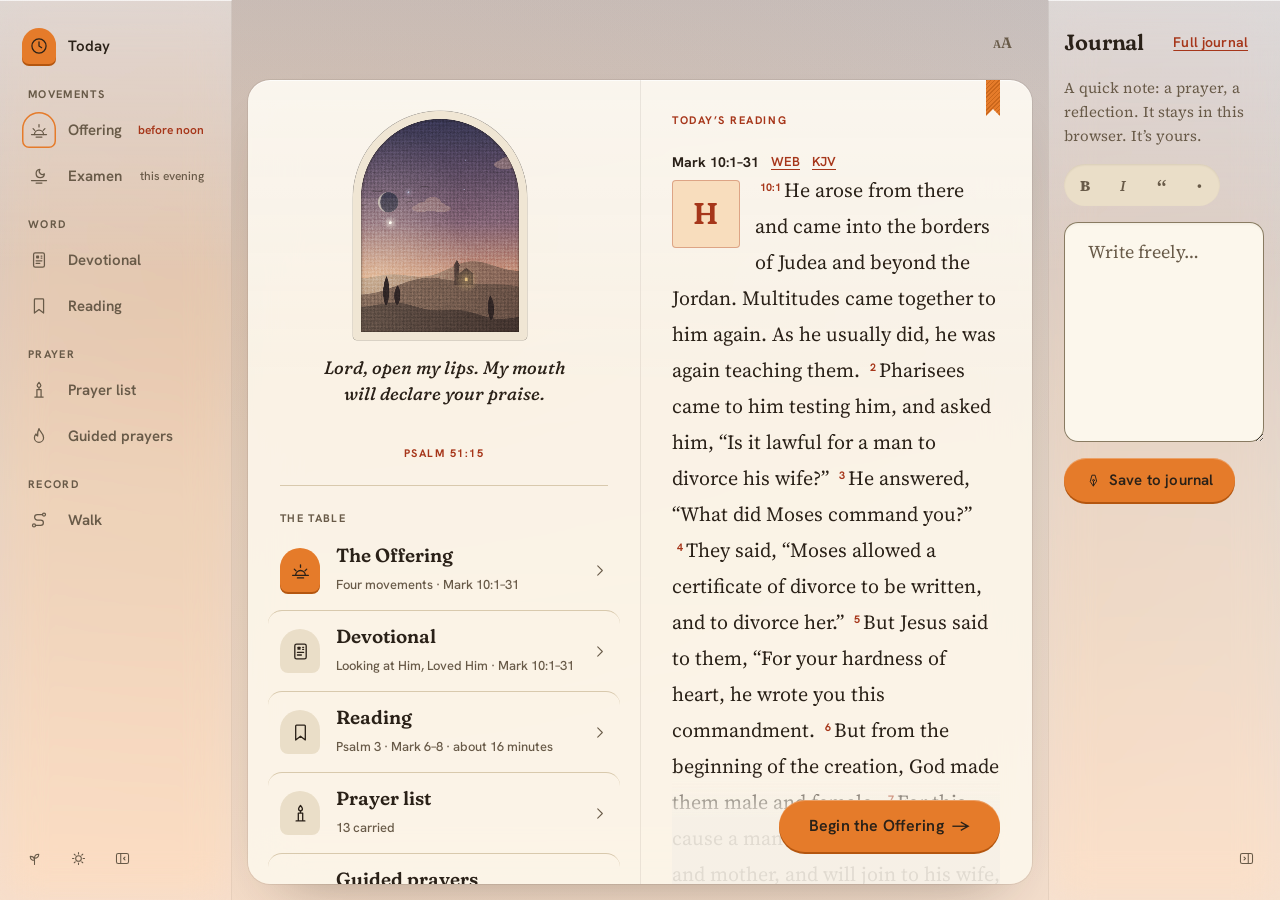
==== commit 8b61ebf3: "MONK v5.9.4: one solid page, clear glass around it Co-Authored-By: Claude Opus 5.5 <noreply@anthropi" ====
--- a/index.html
+++ b/index.html
@@ -3,7 +3,7 @@
 <title>MONK</title>
 
 <link rel="stylesheet" href="https://fonts.googleapis.com/css2?family=Fraunces:ital,opsz,wght,SOFT@0,9..144,300..700,0..100;1,9..144,300..700,0..100&family=Source+Serif+4:ital,opsz,wght@0,8..60,400..700;1,8..60,400..700&family=Hanken+Grotesk:wght@400..700&family=Playwrite+DE+Grund:wght@100..400&display=swap">
-<link rel="stylesheet" href="app/app.css?v=840a48b78d82">
+<link rel="stylesheet" href="app/app.css?v=34b879432a97">
 <div class="mk mk-paper" id="app">
   <div class="mk-app" id="stage">
   <div class="mk-shell" id="shell">
@@ -31,5 +31,5 @@
 </div>
 <template id="tpl-devotional"></template>
 <template id="tpl-study-session"></template>
-<script src="app/app.js?v=840a48b78d82" charset="utf-8"></script>
+<script src="app/app.js?v=34b879432a97" charset="utf-8"></script>
 </body></html>
--- a/app/app.css
+++ b/app/app.css
@@ -848,10 +848,10 @@
 .mk .mk-initial{background:var(--initial-bg);color:var(--initial-fg);box-shadow:inset 0 0 0 1px var(--initial-edge)}
 .mk-verso,.mk-recto{scrollbar-width:thin;scrollbar-color:var(--rule) transparent}
 :root,[data-theme="light"]{--grain:linear-gradient(transparent,transparent);--room-lines:linear-gradient(transparent,transparent);--gutter:transparent;
-  --glass:color-mix(in srgb,var(--leaf-tint,var(--leaf)) 66%,transparent);--glass-edge:rgba(255,255,255,.7);--glass-sheen:rgba(255,255,255,.32);
+  --glass:color-mix(in srgb,var(--leaf-tint,var(--leaf)) 90%,transparent);--glass-clear:rgba(255,255,255,.10);--glass-edge:rgba(255,255,255,.7);--glass-sheen:rgba(255,255,255,.32);
   --glass-line:color-mix(in srgb,var(--ink) 8%,transparent);--glass-drop:rgba(42,33,24,.42);--glass-side:color-mix(in srgb,var(--room-paper,var(--ground)) 42%,transparent)}
-@media (prefers-color-scheme:dark){:root:not([data-theme="light"]){--glass:color-mix(in srgb,var(--leaf) 74%,transparent);--glass-edge:rgba(255,240,220,.07);--glass-sheen:rgba(255,240,220,.035);--glass-line:rgba(255,240,220,.06);--glass-drop:rgba(0,0,0,.6);--glass-side:color-mix(in srgb,var(--ground) 55%,transparent)}}
-:root[data-theme="dark"]{--glass:color-mix(in srgb,var(--leaf) 74%,transparent);--glass-edge:rgba(255,240,220,.07);--glass-sheen:rgba(255,240,220,.035);--glass-line:rgba(255,240,220,.06);--glass-drop:rgba(0,0,0,.6);--glass-side:color-mix(in srgb,var(--ground) 55%,transparent)}
+@media (prefers-color-scheme:dark){:root:not([data-theme="light"]){--glass:color-mix(in srgb,var(--leaf) 90%,transparent);--glass-clear:rgba(255,240,220,.035);--glass-edge:rgba(255,240,220,.07);--glass-sheen:rgba(255,240,220,.035);--glass-line:rgba(255,240,220,.06);--glass-drop:rgba(0,0,0,.6);--glass-side:color-mix(in srgb,var(--ground) 55%,transparent)}}
+:root[data-theme="dark"]{--glass:color-mix(in srgb,var(--leaf) 90%,transparent);--glass-clear:rgba(255,240,220,.035);--glass-edge:rgba(255,240,220,.07);--glass-sheen:rgba(255,240,220,.035);--glass-line:rgba(255,240,220,.06);--glass-drop:rgba(0,0,0,.6);--glass-side:color-mix(in srgb,var(--ground) 55%,transparent)}
 @container mk (min-width:900px){
   .mk-spread{background-color:var(--glass);background-image:linear-gradient(180deg,var(--glass-sheen),transparent 38%);
     -webkit-backdrop-filter:blur(24px) saturate(1.3);backdrop-filter:blur(24px) saturate(1.3);
@@ -860,8 +860,8 @@
   .mk-recto{box-shadow:inset 1px 0 0 var(--glass-line)}
   .mk-spread .mk-foot,.mk-main.is-focus .mk-recto>.mk-foot{background-color:transparent;
     background-image:linear-gradient(to bottom,transparent,color-mix(in srgb,var(--leaf-tint,var(--leaf)) 90%,transparent) 42%)}
-  .mk-rail,.mk-jr{background-color:var(--glass);background-image:linear-gradient(180deg,var(--glass-sheen),transparent 38%);
-    -webkit-backdrop-filter:blur(24px) saturate(1.3);backdrop-filter:blur(24px) saturate(1.3)}
+  .mk-rail,.mk-jr{background-color:var(--glass-clear);background-image:linear-gradient(180deg,var(--glass-sheen),transparent 30%);
+    -webkit-backdrop-filter:blur(20px) saturate(1.45);backdrop-filter:blur(20px) saturate(1.45)}
   .mk-rail{box-shadow:inset -1px 0 0 var(--glass-line),inset 0 1px 0 var(--glass-edge)}
   .mk-jr{box-shadow:inset 1px 0 0 var(--glass-line),inset 0 1px 0 var(--glass-edge)}
 }
@@ -1000,7 +1000,7 @@
 .mk .mk-exq li:first-child{border-top:0;padding-top:2px}
 .mk .mk-exq-from{display:block;font:500 12px/18px var(--font-ui);color:var(--muted);margin-top:4px}
 #app.is-jwide{--drawer:var(--rail)}
-#app.is-jwide .mk-jr{background-color:var(--glass);background-image:linear-gradient(180deg,var(--glass-sheen),transparent 38%);-webkit-backdrop-filter:blur(24px) saturate(1.3);backdrop-filter:blur(24px) saturate(1.3);box-shadow:inset 1px 0 0 var(--glass-line),inset 0 1px 0 var(--glass-edge);padding:var(--space-5) var(--space-4);gap:var(--space-4);display:flex;flex-direction:column}
+#app.is-jwide .mk-jr{background-color:var(--glass-clear);background-image:linear-gradient(180deg,var(--glass-sheen),transparent 30%);-webkit-backdrop-filter:blur(20px) saturate(1.45);backdrop-filter:blur(20px) saturate(1.45);box-shadow:inset 1px 0 0 var(--glass-line),inset 0 1px 0 var(--glass-edge);padding:var(--space-5) var(--space-4);gap:var(--space-4);display:flex;flex-direction:column}
 #app.is-jwide .mk-jr .mk-drawer-h .mk-heading{font-size:22px}
 #app.is-jwide .mk-jr .mk-input{min-height:220px}
 #app.is-jwide .mk-jr .mk-meta.is-stand{display:none}
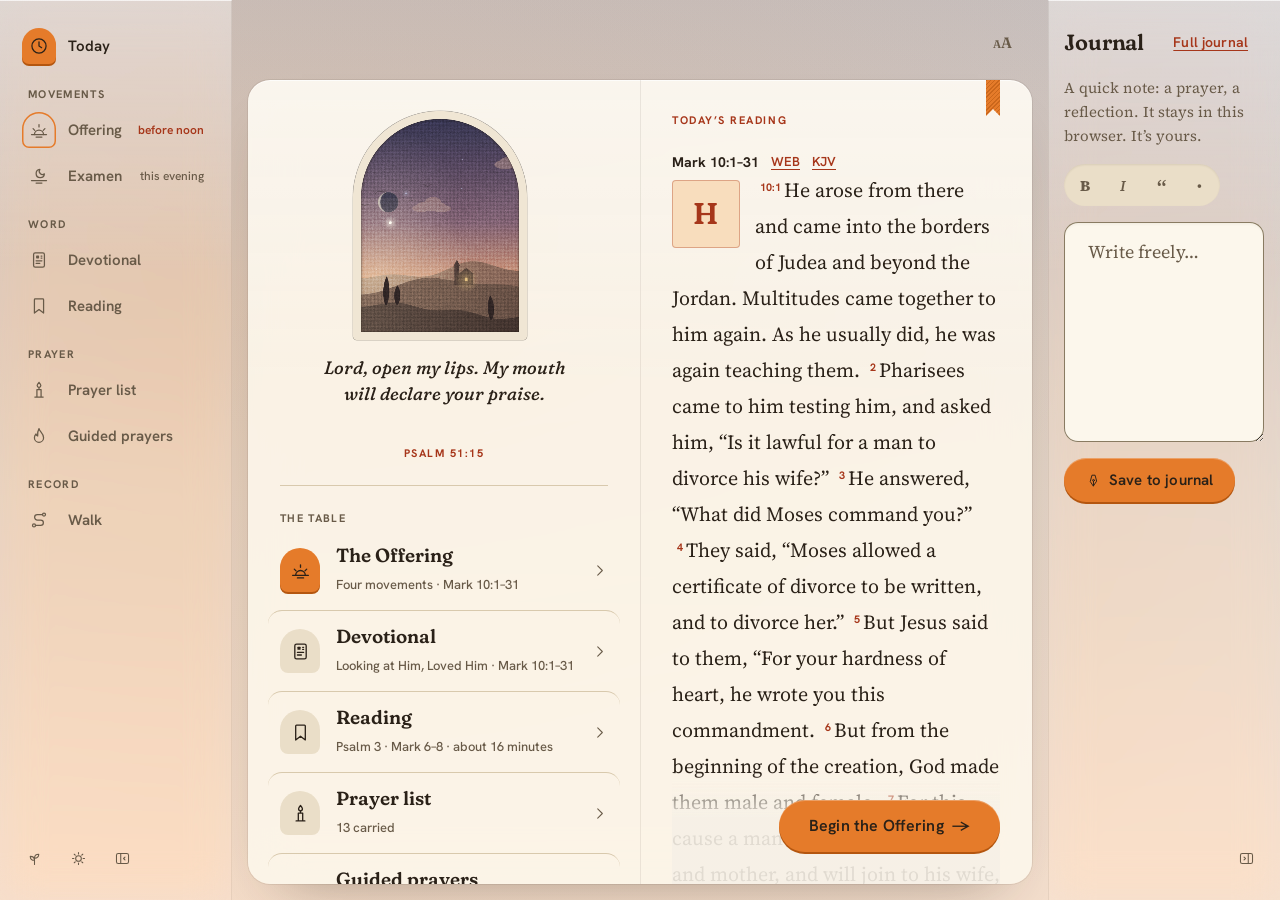
==== commit e417008e: "Monk v5.9.5 demo Co-Authored-By: Claude Opus 5.5 <noreply@anthropic.com>" ====
--- a/index.html
+++ b/index.html
@@ -3,7 +3,7 @@
 <title>MONK</title>
 
 <link rel="stylesheet" href="https://fonts.googleapis.com/css2?family=Fraunces:ital,opsz,wght,SOFT@0,9..144,300..700,0..100;1,9..144,300..700,0..100&family=Source+Serif+4:ital,opsz,wght@0,8..60,400..700;1,8..60,400..700&family=Hanken+Grotesk:wght@400..700&family=Playwrite+DE+Grund:wght@100..400&display=swap">
-<link rel="stylesheet" href="app/app.css?v=34b879432a97">
+<link rel="stylesheet" href="app/app.css?v=d1b4c3d25a9b">
 <div class="mk mk-paper" id="app">
   <div class="mk-app" id="stage">
   <div class="mk-shell" id="shell">
@@ -31,5 +31,5 @@
 </div>
 <template id="tpl-devotional"></template>
 <template id="tpl-study-session"></template>
-<script src="app/app.js?v=34b879432a97" charset="utf-8"></script>
+<script src="app/app.js?v=d1b4c3d25a9b" charset="utf-8"></script>
 </body></html>
--- a/app/app.css
+++ b/app/app.css
@@ -1031,7 +1031,6 @@
 .mk-fb-act{align-items:center;gap:var(--space-4)}.mk-fb-act .mk-small{flex:1;min-width:0}
 .mk-fb-recent{display:flex;flex-direction:column;gap:6px;padding-top:var(--space-3);border-top:1px solid var(--glass-line,var(--rule))}
 .mk-fb-row{display:flex;align-items:baseline;gap:10px;margin:0;font-size:14px;line-height:20px}
-.mk-fb-kind{font:600 11px/1 var(--font-ui);letter-spacing:.06em;text-transform:uppercase;color:var(--rubric);flex:none;width:58px}
 .mk-fb-item{flex:1;min-width:0;white-space:nowrap;overflow:hidden;text-overflow:ellipsis}
 .mk-fb-ver{text-align:right}
 .mk-fb-card p{margin:0}
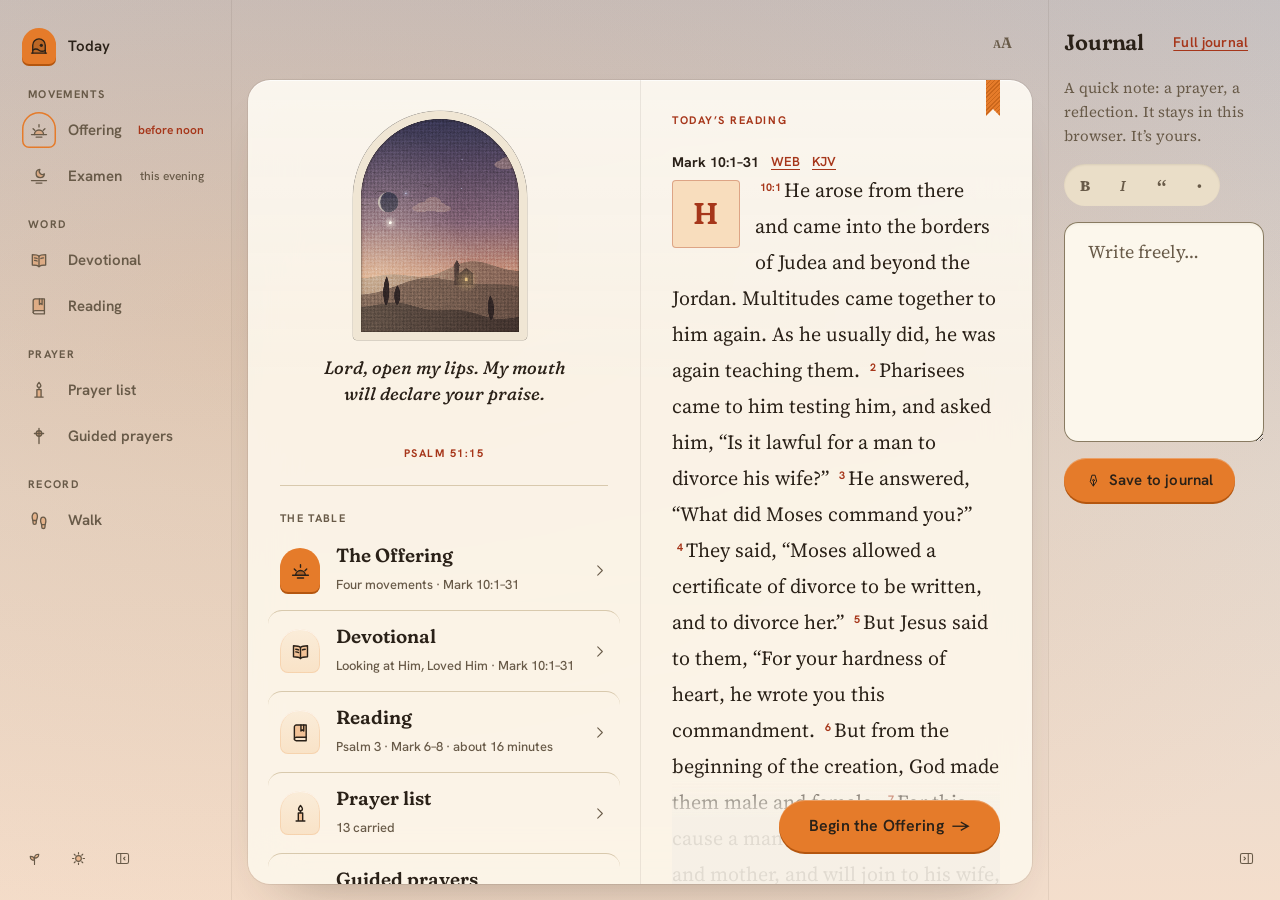
==== commit e2fa8dfc: "Monk v5.10 demo Co-Authored-By: Claude Opus 5.5 <noreply@anthropic.com>" ====
--- a/index.html
+++ b/index.html
@@ -1,9 +1,10 @@
 <!doctype html><html lang="en"><head><meta charset="utf-8"><meta name="viewport" content="width=device-width,initial-scale=1,viewport-fit=cover"><style>:root{color-scheme:light;box-sizing:border-box;padding-top:env(safe-area-inset-top,0px);padding-bottom:env(safe-area-inset-bottom,0px)}body{margin:0;padding:0;font:14px -apple-system,BlinkMacSystemFont,sans-serif;background:#fff;color:#000}[hidden]{display:none!important}</style><meta name="description" content="MONK, a quiet daily practice: the morning Offering, the evening Examen, lectio, a prayer list, guided prayers and a journal, set as one book. Sample content."></head><body>
 <meta charset="utf-8">
+<meta name="viewport" content="width=device-width,initial-scale=1,viewport-fit=cover">
 <title>MONK</title>
 
 <link rel="stylesheet" href="https://fonts.googleapis.com/css2?family=Fraunces:ital,opsz,wght,SOFT@0,9..144,300..700,0..100;1,9..144,300..700,0..100&family=Source+Serif+4:ital,opsz,wght@0,8..60,400..700;1,8..60,400..700&family=Hanken+Grotesk:wght@400..700&family=Playwrite+DE+Grund:wght@100..400&display=swap">
-<link rel="stylesheet" href="app/app.css?v=d1b4c3d25a9b">
+<link rel="stylesheet" href="app/app.css?v=c6b470b108ed">
 <div class="mk mk-paper" id="app">
   <div class="mk-app" id="stage">
   <div class="mk-shell" id="shell">
@@ -31,5 +32,5 @@
 </div>
 <template id="tpl-devotional"></template>
 <template id="tpl-study-session"></template>
-<script src="app/app.js?v=d1b4c3d25a9b" charset="utf-8"></script>
+<script src="app/app.js?v=c6b470b108ed" charset="utf-8"></script>
 </body></html>
--- a/app/app.css
+++ b/app/app.css
@@ -165,6 +165,10 @@
 .mk-link:hover,.mk-prose a:hover{text-decoration-thickness:2px}
 .mk-ic{width:1em;height:1em;stroke:currentColor;fill:none;stroke-width:1.5;stroke-linecap:round;stroke-linejoin:round;flex:none;vertical-align:-.14em}
 .mk-ic .f{fill:currentColor;stroke:none}
+.mk-ic{--ic-d:color-mix(in srgb,var(--ember) 34%,transparent)}
+.mk-ic.is-duo{stroke-width:1.6}
+.mk-ic .d{fill:var(--ic-d);stroke:none}
+[aria-current="page"] .mk-nav-a .mk-ic{--ic-d:color-mix(in srgb,var(--on-ember) 22%,transparent)}
 .mk-stack{display:flex;flex-direction:column;gap:var(--space-4)}
 .mk-row{display:flex;flex-wrap:wrap;gap:var(--space-3);align-items:center}
 .mk-between{display:flex;align-items:center;justify-content:space-between;gap:var(--space-3);flex-wrap:wrap}
@@ -505,7 +509,11 @@
 .mk-table-row:active .mk-table-a{transform:translateY(1px) scale(.95)}
 .mk-table-b{flex:1;min-width:0}
 .mk-table-s{font:500 13px/20px var(--font-ui);color:var(--muted);font-variant-numeric:tabular-nums}
+.mk-table-a{background:linear-gradient(180deg,color-mix(in srgb,var(--ember-tint) 40%,var(--leaf)),color-mix(in srgb,var(--ember-tint) 78%,var(--leaf)));
+  box-shadow:inset 0 1px 0 var(--glass-edge,rgba(255,255,255,.7)),inset 0 0 0 1px color-mix(in srgb,var(--ember) 16%,transparent)}
 .mk-table-row.is-sealed .mk-table-a{background:var(--kept-tint);color:var(--kept)}
+.mk-table-row.is-sealed .mk-table-a .mk-ic{--ic-d:color-mix(in srgb,var(--kept) 22%,transparent)}
+.mk-table-row.is-next .mk-table-a .mk-ic{--ic-d:color-mix(in srgb,var(--on-ember) 30%,transparent)}
 .mk-table-row.is-sealed .mk-table-s{color:var(--kept);font-weight:600}
 .mk-table-row.is-next .mk-table-a{background-color:var(--ember);background-image:var(--grain);color:var(--on-ember);box-shadow:0 var(--thick) 0 var(--ember-shade)}
 .mk-table-row>.mk-ic{color:var(--muted);font-size:17px;transition:transform var(--dur-base) var(--spring)}
@@ -860,10 +868,9 @@
   .mk-recto{box-shadow:inset 1px 0 0 var(--glass-line)}
   .mk-spread .mk-foot,.mk-main.is-focus .mk-recto>.mk-foot{background-color:transparent;
     background-image:linear-gradient(to bottom,transparent,color-mix(in srgb,var(--leaf-tint,var(--leaf)) 90%,transparent) 42%)}
-  .mk-rail,.mk-jr{background-color:var(--glass-clear);background-image:linear-gradient(180deg,var(--glass-sheen),transparent 30%);
-    -webkit-backdrop-filter:blur(20px) saturate(1.45);backdrop-filter:blur(20px) saturate(1.45)}
-  .mk-rail{box-shadow:inset -1px 0 0 var(--glass-line),inset 0 1px 0 var(--glass-edge)}
-  .mk-jr{box-shadow:inset 1px 0 0 var(--glass-line),inset 0 1px 0 var(--glass-edge)}
+  .mk-rail,.mk-jr{background:none;-webkit-backdrop-filter:none;backdrop-filter:none}
+  .mk-rail{box-shadow:inset -1px 0 0 var(--glass-line)}
+  .mk-jr{box-shadow:inset 1px 0 0 var(--glass-line)}
 }
 .mk-sunmoon{display:grid;place-items:center;width:1em;height:1em}
 .mk-sunmoon .mk-ic{grid-area:1/1;transition:transform 700ms var(--spring),opacity 320ms var(--ease-out)}
@@ -1000,7 +1007,7 @@
 .mk .mk-exq li:first-child{border-top:0;padding-top:2px}
 .mk .mk-exq-from{display:block;font:500 12px/18px var(--font-ui);color:var(--muted);margin-top:4px}
 #app.is-jwide{--drawer:var(--rail)}
-#app.is-jwide .mk-jr{background-color:var(--glass-clear);background-image:linear-gradient(180deg,var(--glass-sheen),transparent 30%);-webkit-backdrop-filter:blur(20px) saturate(1.45);backdrop-filter:blur(20px) saturate(1.45);box-shadow:inset 1px 0 0 var(--glass-line),inset 0 1px 0 var(--glass-edge);padding:var(--space-5) var(--space-4);gap:var(--space-4);display:flex;flex-direction:column}
+#app.is-jwide .mk-jr{background:none;-webkit-backdrop-filter:none;backdrop-filter:none;box-shadow:inset 1px 0 0 var(--glass-line);padding:var(--space-5) var(--space-4);gap:var(--space-4);display:flex;flex-direction:column}
 #app.is-jwide .mk-jr .mk-drawer-h .mk-heading{font-size:22px}
 #app.is-jwide .mk-jr .mk-input{min-height:220px}
 #app.is-jwide .mk-jr .mk-meta.is-stand{display:none}
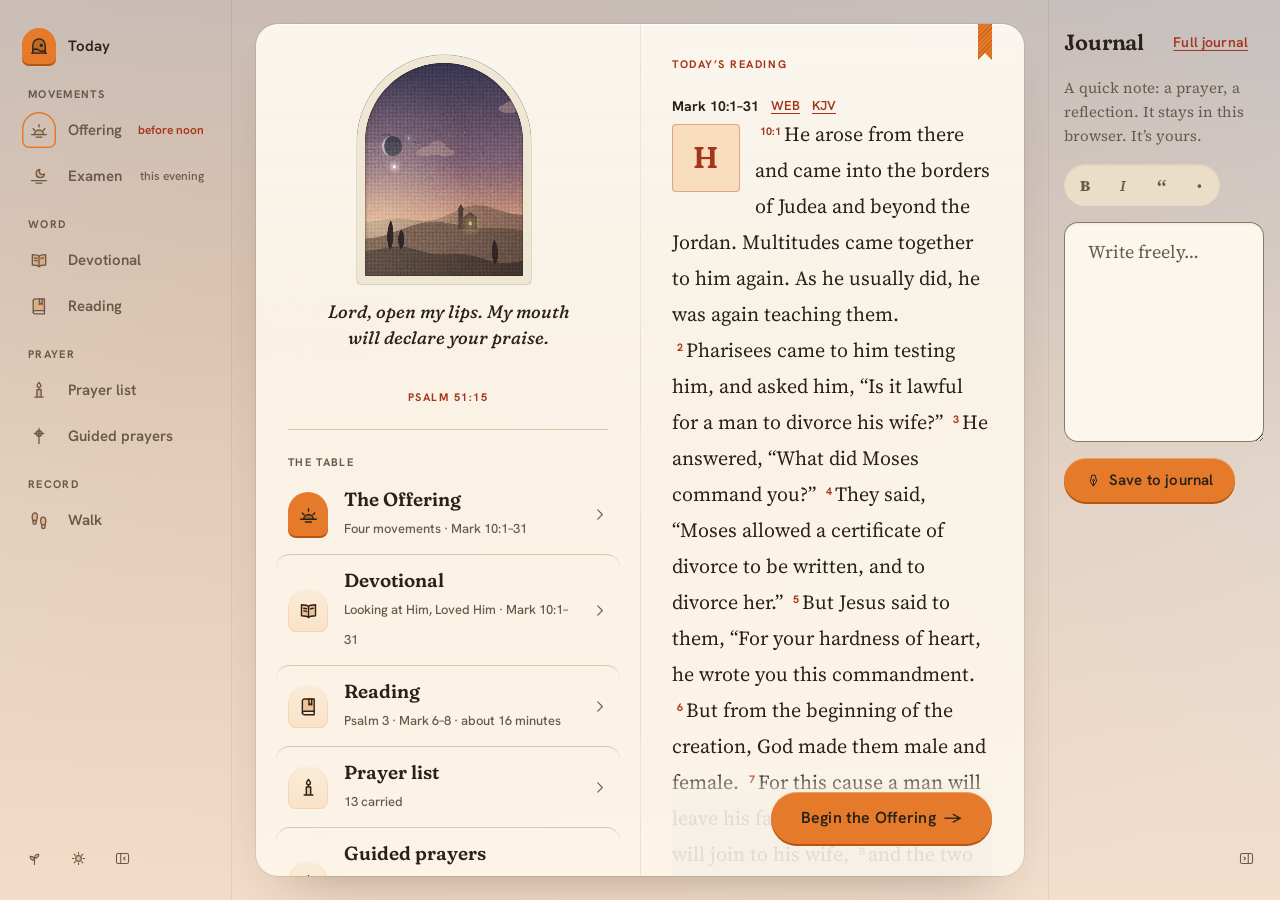
==== commit d54f5058: "Monk v5.10.1 demo Co-Authored-By: Claude Opus 5.5 <noreply@anthropic.com>" ====
--- a/index.html
+++ b/index.html
@@ -4,7 +4,7 @@
 <title>MONK</title>
 
 <link rel="stylesheet" href="https://fonts.googleapis.com/css2?family=Fraunces:ital,opsz,wght,SOFT@0,9..144,300..700,0..100;1,9..144,300..700,0..100&family=Source+Serif+4:ital,opsz,wght@0,8..60,400..700;1,8..60,400..700&family=Hanken+Grotesk:wght@400..700&family=Playwrite+DE+Grund:wght@100..400&display=swap">
-<link rel="stylesheet" href="app/app.css?v=c6b470b108ed">
+<link rel="stylesheet" href="app/app.css?v=0f22e204e9b1">
 <div class="mk mk-paper" id="app">
   <div class="mk-app" id="stage">
   <div class="mk-shell" id="shell">
@@ -32,5 +32,5 @@
 </div>
 <template id="tpl-devotional"></template>
 <template id="tpl-study-session"></template>
-<script src="app/app.js?v=c6b470b108ed" charset="utf-8"></script>
+<script src="app/app.js?v=0f22e204e9b1" charset="utf-8"></script>
 </body></html>
--- a/app/app.css
+++ b/app/app.css
@@ -372,7 +372,8 @@
 .mk-spread{display:grid;grid-template-columns:minmax(0,1fr);gap:var(--space-5)}
 .mk-verso,.mk-recto{min-width:0}
 @container mk (min-width:900px){
-  .mk-main.has-spread{padding:var(--space-4);display:flex;flex-direction:column;overflow:hidden}
+  .mk-main.has-spread{padding:var(--space-5);display:flex;flex-direction:column;overflow:hidden}
+  .mk-main.has-spread>.mk-top.is-bare{display:none}
   .mk-main.has-spread>.mk-top{padding:0 var(--space-3);margin-bottom:var(--space-3);flex:none}
   .mk-spread{flex:1;min-height:0;grid-template-columns:minmax(0,1fr) minmax(0,1fr);gap:0;background-color:var(--leaf-tint,var(--leaf));background-image:var(--grain);border-radius:var(--radius-lg);
     box-shadow:var(--shadow-leaf),inset 0 0 0 1px color-mix(in srgb,var(--ink) 7%,transparent);overflow:hidden}
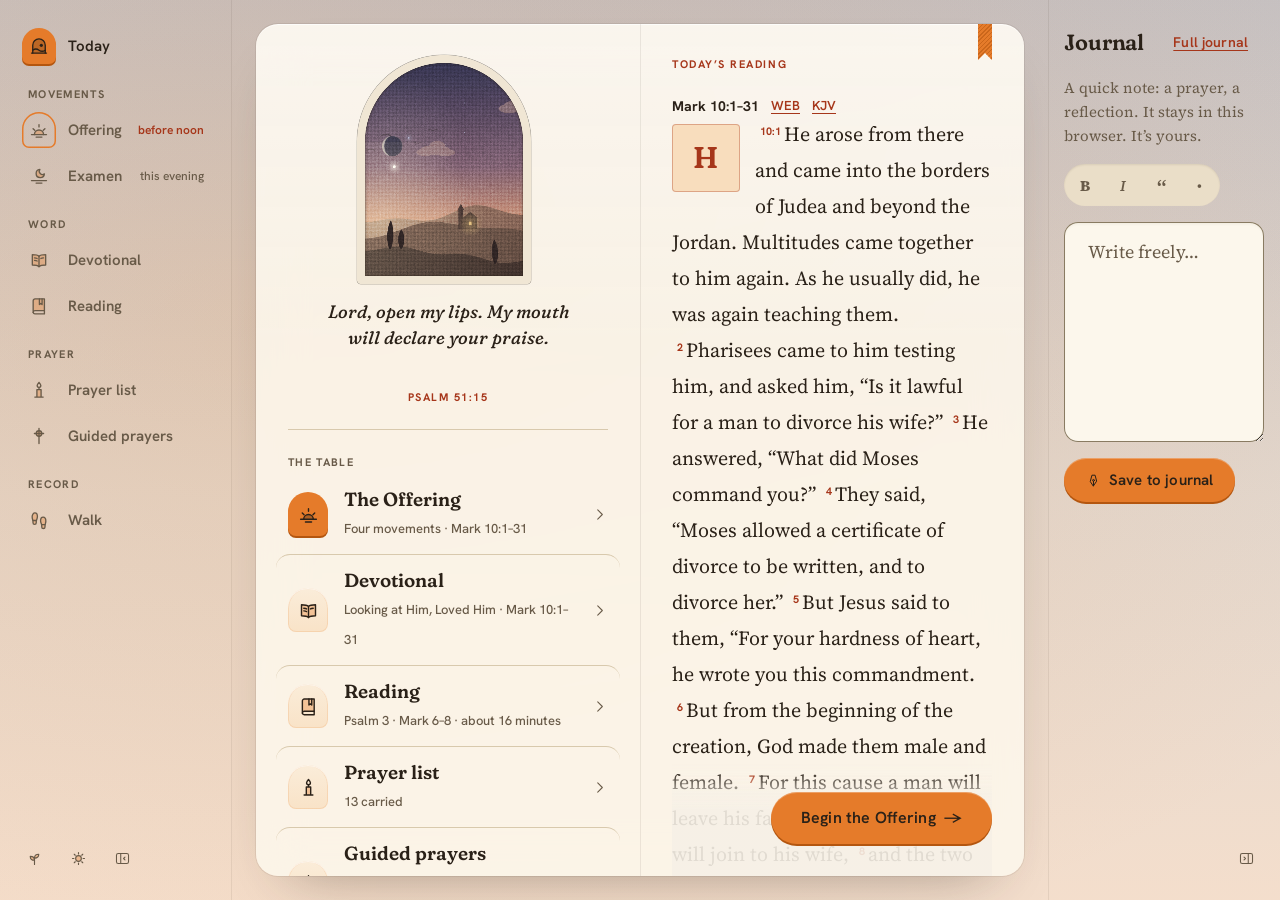
==== commit e14dd81e: "Monk's icon for the demo: tab and home screen Co-Authored-By: Claude Opus 5.5 <noreply@anthropic.com" ====
--- a/index.html
+++ b/index.html
@@ -2,6 +2,11 @@
 <meta charset="utf-8">
 <meta name="viewport" content="width=device-width,initial-scale=1,viewport-fit=cover">
 <title>MONK</title>
+<link rel="icon" href="icons/favicon.svg" type="image/svg+xml">
+<link rel="icon" href="icons/favicon-32.png" sizes="32x32" type="image/png">
+<link rel="apple-touch-icon" href="icons/apple-touch-icon.png">
+<link rel="manifest" href="manifest.webmanifest">
+<meta name="apple-mobile-web-app-title" content="Monk">
 
 <link rel="stylesheet" href="https://fonts.googleapis.com/css2?family=Fraunces:ital,opsz,wght,SOFT@0,9..144,300..700,0..100;1,9..144,300..700,0..100&family=Source+Serif+4:ital,opsz,wght@0,8..60,400..700;1,8..60,400..700&family=Hanken+Grotesk:wght@400..700&family=Playwrite+DE+Grund:wght@100..400&display=swap">
 <link rel="stylesheet" href="app/app.css?v=0f22e204e9b1">
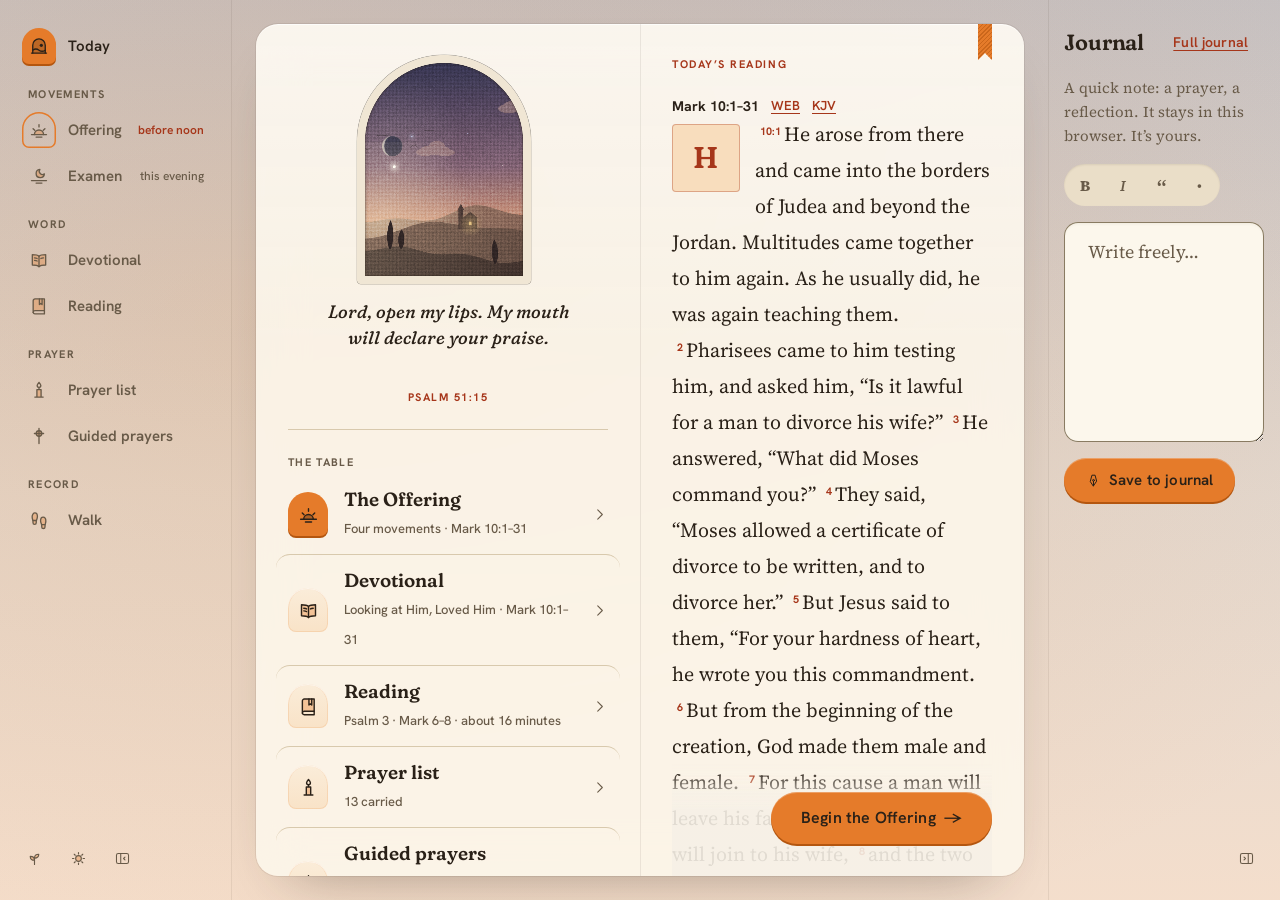
==== commit 63d47b4f: "Demo at v5.11 Co-Authored-By: Claude Opus 5.5 <noreply@anthropic.com>" ====
--- a/index.html
+++ b/index.html
@@ -9,7 +9,7 @@
 <meta name="apple-mobile-web-app-title" content="Monk">
 
 <link rel="stylesheet" href="https://fonts.googleapis.com/css2?family=Fraunces:ital,opsz,wght,SOFT@0,9..144,300..700,0..100;1,9..144,300..700,0..100&family=Source+Serif+4:ital,opsz,wght@0,8..60,400..700;1,8..60,400..700&family=Hanken+Grotesk:wght@400..700&family=Playwrite+DE+Grund:wght@100..400&display=swap">
-<link rel="stylesheet" href="app/app.css?v=0f22e204e9b1">
+<link rel="stylesheet" href="app/app.css?v=87b8fa5cb668">
 <div class="mk mk-paper" id="app">
   <div class="mk-app" id="stage">
   <div class="mk-shell" id="shell">
@@ -37,5 +37,5 @@
 </div>
 <template id="tpl-devotional"></template>
 <template id="tpl-study-session"></template>
-<script src="app/app.js?v=0f22e204e9b1" charset="utf-8"></script>
+<script src="app/app.js?v=87b8fa5cb668" charset="utf-8"></script>
 </body></html>
--- a/app/app.css
+++ b/app/app.css
@@ -1041,6 +1041,9 @@
 .mk-fb-row{display:flex;align-items:baseline;gap:10px;margin:0;font-size:14px;line-height:20px}
 .mk-fb-item{flex:1;min-width:0;white-space:nowrap;overflow:hidden;text-overflow:ellipsis}
 .mk-fb-ver{text-align:right}
+.mk-fb-watch{margin-top:10px;padding-top:10px;border-top:1px solid var(--rule,rgba(42,33,24,.14));gap:12px;flex-wrap:wrap}
+.mk-fb-watch label{display:inline-flex;align-items:center;gap:8px;cursor:pointer}
+.mk-fb-watch input{accent-color:var(--ember);width:16px;height:16px}
 .mk-fb-card p{margin:0}
 @media (max-width:699.98px){.mk-fb{padding:0;align-items:flex-end;justify-content:stretch}.mk-fb-card{width:100%;border-radius:var(--radius-xl) var(--radius-xl) 0 0;padding-bottom:calc(var(--space-5) + env(safe-area-inset-bottom,0px))}}
 .mk-drawer-h .mk-heading{min-width:0}
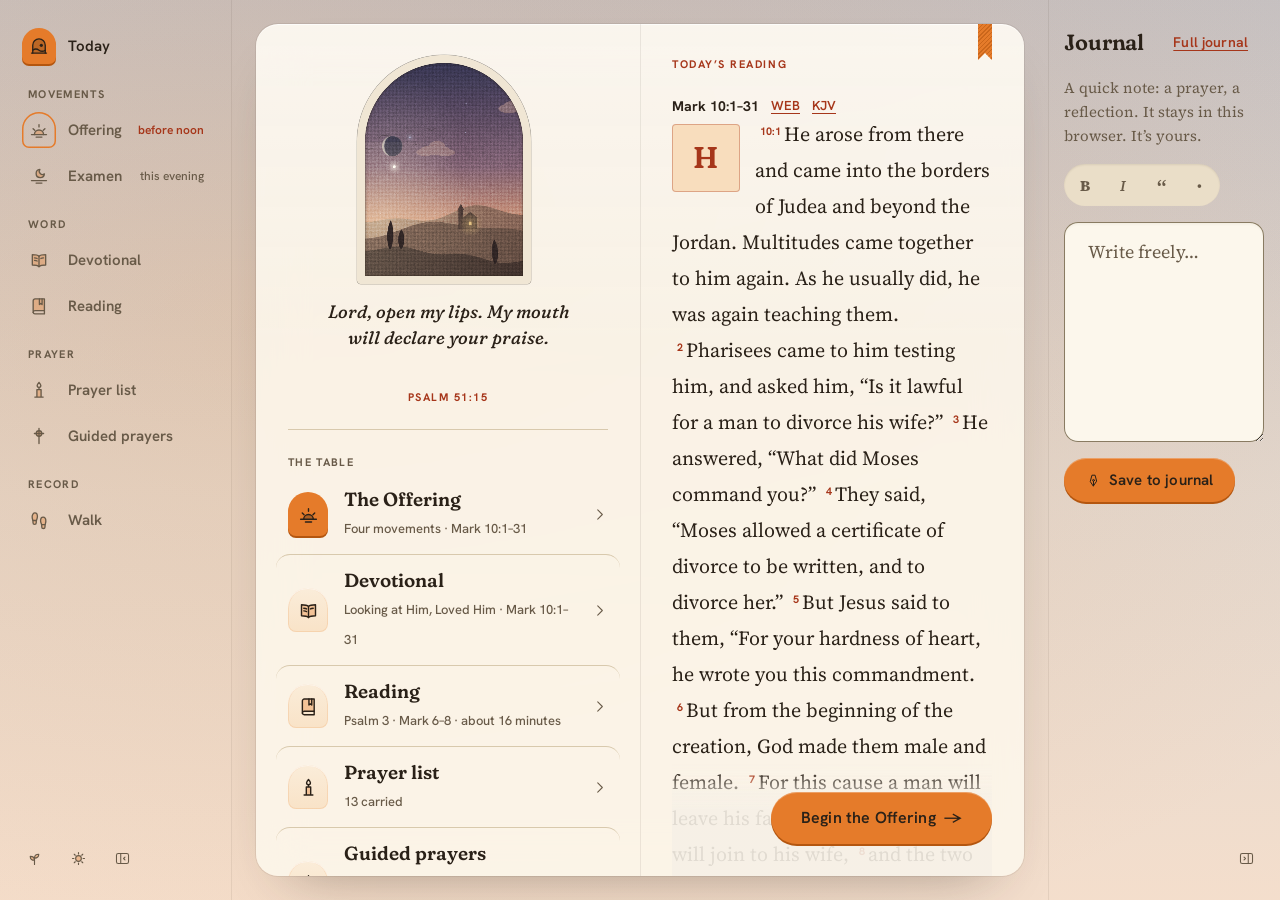
==== commit e02e3db6: "Monk v5.11.1 demo Co-Authored-By: Claude Opus 5.5 <noreply@anthropic.com>" ====
--- a/index.html
+++ b/index.html
@@ -8,8 +8,10 @@
 <link rel="manifest" href="manifest.webmanifest">
 <meta name="apple-mobile-web-app-title" content="Monk">
 
-<link rel="stylesheet" href="https://fonts.googleapis.com/css2?family=Fraunces:ital,opsz,wght,SOFT@0,9..144,300..700,0..100;1,9..144,300..700,0..100&family=Source+Serif+4:ital,opsz,wght@0,8..60,400..700;1,8..60,400..700&family=Hanken+Grotesk:wght@400..700&family=Playwrite+DE+Grund:wght@100..400&display=swap">
-<link rel="stylesheet" href="app/app.css?v=87b8fa5cb668">
+<link rel="preconnect" href="https://fonts.googleapis.com">
+<link rel="preconnect" href="https://fonts.gstatic.com" crossorigin>
+<link rel="stylesheet" href="https://fonts.googleapis.com/css2?family=Fraunces:ital,opsz,wght,SOFT@0,9..144,300..700,0..100;1,9..144,300..700,0..100&family=Source+Serif+4:ital,opsz,wght@0,8..60,400..700;1,8..60,400..700&family=Hanken+Grotesk:wght@400..700&family=Playwrite+DE+Grund:wght@100..400&display=swap" media="print" onload="this.media='all'">
+<link rel="stylesheet" href="app/app.css?v=2a2356a0c647">
 <div class="mk mk-paper" id="app">
   <div class="mk-app" id="stage">
   <div class="mk-shell" id="shell">
@@ -37,5 +39,5 @@
 </div>
 <template id="tpl-devotional"></template>
 <template id="tpl-study-session"></template>
-<script src="app/app.js?v=87b8fa5cb668" charset="utf-8"></script>
+<script src="app/app.js?v=2a2356a0c647" charset="utf-8"></script>
 </body></html>
